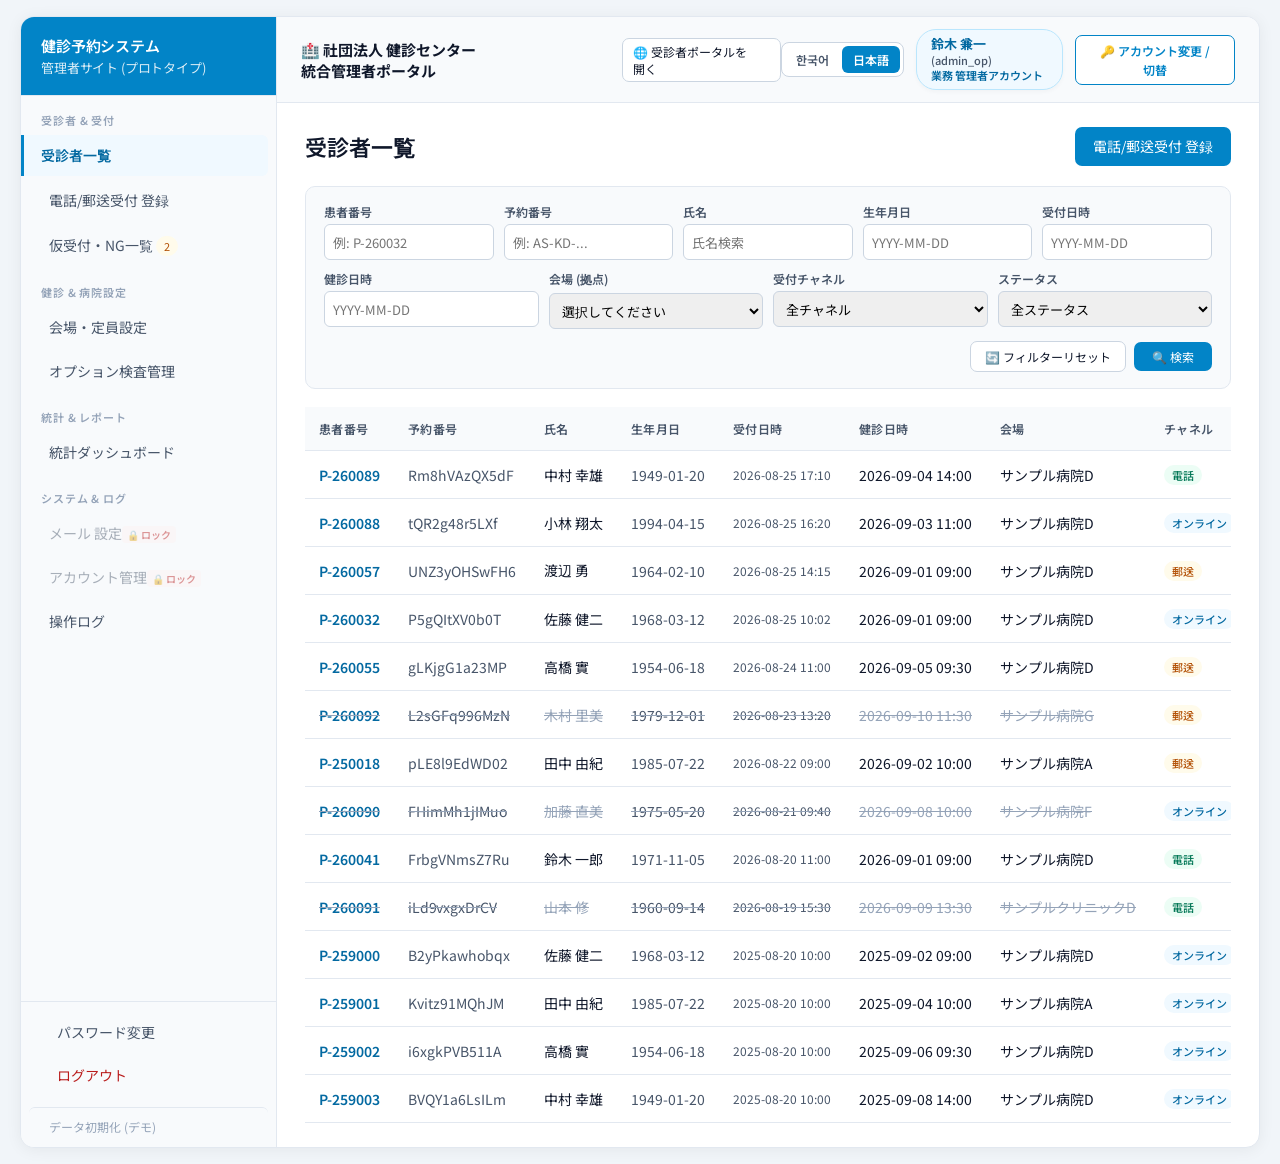
==== projects/hospital/mockup/admin-prototype-ja.html @ 9b1c7012 "ポートフォリオサイト 初回公開" ====
<!DOCTYPE html>
<html lang="ja">

<head>
  <meta charset="UTF-8">
  <title>健診センター 健診統合管理者システム (プロトタイプ)</title>
  <link rel="preconnect" href="https://fonts.googleapis.com">
  <link rel="preconnect" href="https://fonts.gstatic.com" crossorigin>
  <link href="https://fonts.googleapis.com/css2?family=Noto+Sans+KR:wght@300;400;500;600;700&display=swap" rel="stylesheet">
  <style>
    :root {
      --surface-2: #ffffff;
      --surface-1: #f8fafc;
      --border: #e2e8f0;
      --border-strong: #cbd5e1;
      --text-primary: #0f172a;
      --text-secondary: #475569;
      --text-muted: #94a3b8;
      --fill-accent: #0284c7;
      --fill-accent-hover: #0369a1;
      --on-accent: #ffffff;
      --bg-accent: #f0f9ff;
      --border-accent: #bae6fd;
      --text-accent: #0369a1;
      --bg-success: #ecfdf5;
      --text-success: #047857;
      --bg-warning: #fffbeb;
      --text-warning: #b45309;
      --bg-danger: #fef2f2;
      --text-danger: #b91c1c;
      --card-shadow: 0 4px 20px -2px rgba(15, 23, 42, 0.06);
    }

    * {
      box-sizing: border-box;
    }

    body {
      margin: 0;
      font-family: 'Noto Sans KR', -apple-system, BlinkMacSystemFont, "Segoe UI", Roboto, sans-serif;
      color: var(--text-primary);
      background: #f1f5f9;
      padding: 16px 20px;
      -webkit-font-smoothing: antialiased;
    }

    p {
      margin: 0;
    }

    button {
      font-family: inherit;
      cursor: pointer;
    }

    button:disabled {
      cursor: not-allowed;
      opacity: 0.45;
    }

    input,
    select,
    textarea {
      font-family: inherit;
    }

    table {
      border-collapse: collapse;
      width: 100%;
      font-size: 14px;
      white-space: nowrap;
    }

    th,
    td {
      padding: 12px 14px;
      text-align: left;
    }

    th {
      background: var(--surface-1);
      font-weight: 600;
      color: var(--text-secondary);
      font-size: 12px;
      text-transform: uppercase;
      letter-spacing: 0.03em;
    }

    tr {
      border-bottom: 0.5px solid var(--border);
    }

    tr:hover td {
      background: #f8fafc;
    }

    a.link {
      color: var(--text-accent);
      text-decoration: none;
      cursor: pointer;
    }

    a.link:hover {
      text-decoration: underline;
    }

    .navitem {
      padding: 10px 20px;
      font-size: 14px;
      color: var(--text-secondary);
      cursor: pointer;
      border-radius: 6px;
      margin: 2px 8px;
      transition: background 0.15s;
    }

    .navitem:hover {
      background: var(--bg-accent);
      color: var(--text-accent);
    }

    .navitem.active {
      background: var(--bg-accent);
      color: var(--text-accent);
      font-weight: 600;
      border-left: 3px solid var(--fill-accent);
      border-radius: 0 6px 6px 0;
      margin-left: 0;
      padding-left: 17px;
    }

    .navgroup {
      padding: 16px 14px 5px 20px;
      font-size: 11px;
      color: var(--text-muted);
      text-transform: uppercase;
      letter-spacing: 0.08em;
      font-weight: 600;
    }

    .badge {
      font-size: 11px;
      padding: 2px 8px;
      border-radius: 10px;
      white-space: nowrap;
      display: inline-block;
    }

    .status {
      font-size: 12px;
      padding: 3px 10px;
      border-radius: 12px;
      white-space: nowrap;
      display: inline-block;
    }

    .field label {
      display: block;
      font-size: 12px;
      color: var(--text-secondary);
      margin-bottom: 4px;
      font-weight: 500;
    }

    .field input,
    .field select {
      width: 100%;
      font-size: 14px;
      height: 36px;
      border: 1px solid var(--border-strong);
      border-radius: 6px;
      padding: 0 12px;
    }

    .field textarea {
      width: 100%;
      font-size: 13px;
      line-height: 1.6;
      border: 1px solid var(--border-strong);
      border-radius: 6px;
      padding: 10px;
      resize: vertical;
    }

    .btn {
      padding: 9px 18px;
      font-size: 14px;
      border: none;
      border-radius: 7px;
    }

    .btn-primary {
      background: var(--fill-accent);
      color: var(--on-accent);
    }

    .btn-outline {
      border: 1px solid var(--border-strong);
      background: var(--surface-2);
      color: var(--text-primary);
    }

    .btn-danger {
      background: var(--bg-danger);
      color: var(--text-danger);
      border: 1px solid #e3b4b4;
    }

    #mainContent {
      flex: 1;
      overflow-y: auto;
      padding: 24px 28px;
    }

    .langToggle {
      display: flex;
      align-items: center;
      gap: 2px;
      background: var(--surface-2);
      border: 1px solid var(--border-strong);
      border-radius: 8px;
      padding: 3px;
    }

    .langToggle a {
      padding: 5px 11px;
      font-size: 12px;
      font-weight: 600;
      border-radius: 6px;
      color: var(--text-secondary);
      text-decoration: none;
    }

    .langToggle a.active {
      background: var(--fill-accent);
      color: var(--on-accent);
    }
  </style>
<style>html:lang(ja) body{word-break:auto-phrase;line-break:strict}</style>
</head>

<body>

  <div
    style="display:flex; border:0.5px solid var(--border); border-radius:14px; overflow:hidden; min-height:calc(100vh - 32px); max-width:1500px; margin:0 auto; background:var(--surface-2); box-shadow:0 2px 16px rgba(0,0,0,0.06);">

    <!-- サイドバー -->
    <div
      style="width:256px; background:var(--surface-1); border-right:0.5px solid var(--border); flex-shrink:0; display:flex; flex-direction:column;">
      <div
        style="padding:18px 20px; font-size:15px; font-weight:600; border-bottom:0.5px solid var(--border); background:var(--fill-accent); color:var(--on-accent); letter-spacing:-0.01em;">
        健診予約システム<br><span style="font-size:13px; font-weight:400; opacity:0.85;">管理者サイト (プロトタイプ)</span>
      </div>

      <div class="navgroup">受診者 & 受付</div>
      <div class="navitem active" data-page="list" onclick="showPage('list')">受診者一覧</div>
      <div class="navitem" data-page="phone" id="nav-phone" onclick="showPage('phone')">電話/郵送受付 登録</div>
      <div class="navitem" data-page="ng" id="nav-ng" onclick="showPage('ng')">仮受付・NG一覧 <span id="ngCountBadge"
          class="badge" style="background:var(--bg-warning); color:var(--text-warning);"></span></div>

      <div class="navgroup" id="grp-hospital">健診 & 病院設定</div>
      <div class="navitem" data-page="capacity" id="nav-capacity" onclick="showPage('capacity')">会場・定員設定</div>
      <div class="navitem" data-page="options" id="nav-options" onclick="showPage('options')">オプション検査管理</div>

      <div class="navgroup" id="grp-stats">統計 & レポート</div>
      <div class="navitem" data-page="stats" id="nav-stats" onclick="showPage('stats')">統計ダッシュボード</div>

      <div class="navgroup" id="grp-system">システム & ログ</div>
      <div class="navitem" data-page="email-settings" id="nav-email-settings" onclick="showPage('email-settings')">メール
        設定</div>
      <div class="navitem" data-page="accounts" id="nav-accounts" onclick="showPage('accounts')">アカウント管理</div>
      <div class="navitem" data-page="audit-logs" id="nav-audit-logs" onclick="showPage('audit-logs')">操作ログ</div>

      <div style="flex:1;"></div>
      <div style="border-top:0.5px solid var(--border); padding:8px;">
        <div class="navitem" style="color:var(--text-secondary);" onclick="openChangePasswordModal()">パスワード変更</div>
        <div class="navitem" style="color:var(--text-danger);"
          onclick="if(confirm('ログアウトしますか?')){ alert('ログアウトしました。'); openLoginModal(); }">ログアウト</div>
      </div>
      <div class="navitem"
        style="border-top:0.5px solid var(--border); font-size:12px; color:var(--text-muted); cursor:default;"
        onclick="resetDemo()">データ初期化 (デモ)</div>
    </div>

    <!-- 右側メイン -->
    <div style="flex:1; display:flex; flex-direction:column; min-height:calc(100vh - 32px); overflow:hidden;">
      <!-- 上部 管理者プロフィール & アカウント切替バー -->
      <div
        style="background:var(--surface-1); border-bottom:1px solid var(--border); padding:12px 24px; display:flex; justify-content:space-between; align-items:center; flex-shrink:0;">
        <div style="display:flex; align-items:center; gap:12px;">
          <span style="font-size:15px; font-weight:700; color:var(--text-primary);">🏥 社団法人 健診センター 統合管理者ポータル</span>
          <a href="./main-prototype-ja.html" target="_blank" class="btn btn-outline" style="padding:4px 10px; font-size:12px; text-decoration:none;">🌐 受診者ポータルを開く</a>
        </div>

        <div style="display:flex; align-items:center; gap:12px;">
          <div class="langToggle">
            <a href="./admin-prototype.html">한국어</a>
            <a href="./admin-prototype-ja.html" class="active">日本語</a>
          </div>

          <div
            style="display:flex; align-items:center; gap:10px; background:var(--bg-accent); border:1px solid var(--border-accent); padding:6px 14px; border-radius:20px; box-shadow:0 2px 4px rgba(0,0,0,0.03);">
            <div>
              <div style="font-size:13px; font-weight:700; color:var(--text-accent); line-height:1.2;">
                <span id="loggedInUserNameTop">鈴木 兼一</span> <span
                  style="font-size:11px; font-weight:500; color:var(--text-secondary);"
                  id="loggedInUserUsernameTop">(admin_op)</span>
              </div>
              <div id="loggedInUserRoleBadgeTop" style="font-size:11px; font-weight:600; color:var(--text-accent);">業務
                管理者アカウント</div>
            </div>
          </div>

          <button class="btn btn-outline"
            style="padding:6px 12px; font-size:12px; font-weight:600; border-color:var(--fill-accent); color:var(--fill-accent); background:var(--surface-2);"
            onclick="openLoginModal()">
            🔑 アカウント変更 / 切替
          </button>
        </div>
      </div>

      <div id="mainContent">
        <div id="roleBanner"
          style="display:none; background:var(--bg-warning); color:var(--text-warning); border:1px solid #e3d3b4; border-radius:8px; padding:10px 14px; font-size:13px; margin-bottom:16px; line-height:1.5;">
        </div>

        <!-- PAGE: 受診者一覧 -->
        <div id="page-list">
          <div style="display:flex; justify-content:space-between; align-items:center; margin-bottom:20px;">
            <p style="font-size:22px; font-weight:600;">受診者一覧</p>
            <div style="display:flex; gap:8px;">
              <button class="btn btn-primary" onclick="showPage('phone')">電話/郵送受付 登録</button>
            </div>
          </div>

          <div style="background:var(--surface-1); border-radius:10px; padding:16px 18px; margin-bottom:18px; border:1px solid var(--border);">
            <div style="display:grid; grid-template-columns:repeat(5, 1fr); gap:10px; margin-bottom:10px;">
              <div class="field"><label style="font-size:12px; font-weight:600;">患者番号</label><input id="fltId" placeholder="例: P-260032" autocomplete="off" style="font-size:13px; padding:6px 8px;" onkeyup="if(event.key==='Enter') renderList()"></div>
              <div class="field"><label style="font-size:12px; font-weight:600;">予約番号</label><input id="fltResNo" placeholder="例: AS-KD-..." autocomplete="off" style="font-size:13px; padding:6px 8px;" onkeyup="if(event.key==='Enter') renderList()"></div>
              <div class="field"><label style="font-size:12px; font-weight:600;">氏名</label><input id="fltName" placeholder="氏名検索" autocomplete="off" style="font-size:13px; padding:6px 8px;" onkeyup="if(event.key==='Enter') renderList()"></div>
              <div class="field"><label style="font-size:12px; font-weight:600;">生年月日</label><input id="fltBirth" placeholder="YYYY-MM-DD" autocomplete="off" style="font-size:13px; padding:6px 8px;" onkeyup="if(event.key==='Enter') renderList()"></div>
              <div class="field"><label style="font-size:12px; font-weight:600;">受付日時</label><input id="fltCreated" placeholder="YYYY-MM-DD" autocomplete="off" style="font-size:13px; padding:6px 8px;" onkeyup="if(event.key==='Enter') renderList()" onchange="renderList()"></div>
            </div>
            <div style="display:grid; grid-template-columns:repeat(4, 1fr); gap:10px; margin-bottom:12px;">
              <div class="field"><label style="font-size:12px; font-weight:600;">健診日時</label><input id="fltDate" placeholder="YYYY-MM-DD" autocomplete="off" style="font-size:13px; padding:6px 8px;" onkeyup="if(event.key==='Enter') renderList()" onchange="renderList()"></div>
              <div class="field"><label style="font-size:12px; font-weight:600;">会場 (拠点)</label><select id="fltSite" style="font-size:13px; padding:6px 8px;" onchange="renderList()">
                  <option value="">全会場</option>
                </select></div>
              <div class="field"><label style="font-size:12px; font-weight:600;">受付チャネル</label><select id="fltChannel" style="font-size:13px; padding:6px 8px;" onchange="renderList()">
                  <option value="">全チャネル</option>
                  <option value="online">オンライン</option>
                  <option value="phone">電話</option>
                  <option value="mail">郵送</option>
                </select></div>
              <div class="field"><label style="font-size:12px; font-weight:600;">ステータス</label><select id="fltStatus" style="font-size:13px; padding:6px 8px;" onchange="renderList()">
                  <option value="">全ステータス</option>
                  <option value="예약완료">予約完了</option>
                  <option value="확인대기">確認待ち</option>
                  <option value="임시접수">仮受付</option>
                  <option value="취소">キャンセル</option>
                </select></div>
            </div>
            <div style="display:flex; gap:8px; align-items:center; justify-content:flex-end;">
              <button class="btn btn-outline" style="padding:6px 14px; font-size:12px;" onclick="resetListFilters()">🔄 フィルターリセット</button>
              <button class="btn btn-primary" style="padding:6px 18px; font-size:12px;" onclick="renderList()">🔍 検索</button>
            </div>
          </div>

          <div style="overflow-x:auto;">
            <table>
              <thead>
                <tr>
                  <th>患者番号</th>
                  <th>予約番号</th>
                  <th>氏名</th>
                  <th>生年月日</th>
                  <th>受付日時</th>
                  <th>健診日時</th>
                  <th>会場</th>
                  <th>チャネル</th>
                  <th>状態</th>
                </tr>
              </thead>
              <tbody id="listBody"></tbody>
            </table>
          </div>
        </div>

        <!-- PAGE: 受診者詳細 -->
        <div id="page-detail" style="display:none;"></div>

        <!-- PAGE: 電話/郵送受付 登録 (統合) -->
        <div id="page-phone" style="display:none;">
          <div style="display:flex; justify-content:space-between; align-items:center; margin-bottom:6px;">
            <p style="font-size:22px; font-weight:600; margin:0;" id="receptionTitle">電話/郵送受付 登録</p>
            <button class="btn btn-outline" style="font-size:13px; padding:6px 14px; background:var(--bg-accent); color:var(--text-accent); border-color:var(--border-accent);" onclick="fillReceptionDemo()">🧪 デモデータ自動入力</button>
          </div>
          <p style="font-size:13px; color:var(--text-secondary); margin-bottom:20px;" id="receptionDesc">受付方法を選択し、受診者情報を入力してください。受付方法に応じて、バリデーションおよび確定状況が自動的に分類されます。</p>
          
          <!-- 受付方法選択ラジオ -->
          <div class="field" style="width:100%; background:var(--surface-1); padding:16px 24px; border-radius:10px; border:1px solid var(--border); display:flex; align-items:center; gap:36px; margin-bottom:20px; box-shadow:0 1px 3px rgba(0,0,0,0.02);">
            <span style="font-weight:700; font-size:14px; color:var(--text-primary); flex-shrink:0;">受付方法選択 *</span>
            <label style="display:inline-flex; align-items:center; gap:8px; font-weight:600; margin:0; cursor:pointer; font-size:13px; white-space:nowrap;">
              <input type="radio" name="receptionChannel" value="phone" checked onchange="onReceptionChannelChange('phone')"> 電話受付 (即時確定)
            </label>
            <label style="display:inline-flex; align-items:center; gap:8px; font-weight:600; margin:0; cursor:pointer; font-size:13px; white-space:nowrap;">
              <input type="radio" name="receptionChannel" value="mail" onchange="onReceptionChannelChange('mail')"> 郵送受付 (不備時は仮受付)
            </label>
          </div>

          <!-- 2カラムメインレイアウト -->
          <div style="display:flex; gap:24px; align-items:flex-start; width:100%;">

            <!-- 左カラム: 受診者個人情報 & 予約日程 (3列グリッド) -->
            <div style="flex:1; background:var(--surface-1); padding:22px 24px; border-radius:12px; border:1px solid var(--border); box-shadow:0 1px 4px rgba(0,0,0,0.03);">
              <p style="font-weight:700; color:var(--text-primary); margin-bottom:16px; font-size:15px; border-bottom:1px solid var(--border); padding-bottom:10px;">📋 受診者個人情報及び健診日程</p>
              
              <div style="display:grid; grid-template-columns:repeat(3, 1fr); gap:14px 18px;">
                <div class="field"><label id="lbl-pName" style="font-size:12px; font-weight:600;">氏名 *</label><input id="pName" placeholder="佐藤 健二" style="font-size:13px; padding:7px 10px;"></div>
                <div class="field"><label id="lbl-pBirth" style="font-size:12px; font-weight:600;">生年月日 * (YYYY-MM-DD)</label><input id="pBirth" placeholder="1968-03-12" style="font-size:13px; padding:7px 10px;"></div>
                <div class="field"><label id="lbl-pGender" style="font-size:12px; font-weight:600;">性別 *</label><select id="pGender" style="font-size:13px; padding:7px 10px;">
                    <option value="">選択してください</option>
                    <option value="M">男性</option>
                    <option value="F">女性</option>
                  </select></div>

                <div class="field"><label id="lbl-pPhone" style="font-size:12px; font-weight:600;">連絡先 *</label><input id="pPhone" placeholder="090-1234-5678" style="font-size:13px; padding:7px 10px;"></div>
                <div class="field"><label id="lbl-pInsurance" style="font-size:12px; font-weight:600;">保険者番号/記号・番号 *</label><input id="pInsurance" placeholder="01234567-1234-567890" style="font-size:13px; padding:7px 10px;"></div>
                <div class="field"><label style="font-size:12px; font-weight:600;">メールアドレス</label><input id="pEmail" placeholder="example@mail.com" style="font-size:13px; padding:7px 10px;"></div>

                <div class="field">
                  <label id="lbl-pZip" style="font-size:12px; font-weight:600;">郵便番号 *</label>
                  <input id="pZip" placeholder="0700001" style="font-size:13px; padding:7px 10px;">
                </div>
                <div class="field"><label id="lbl-pAddrDetail" style="font-size:12px; font-weight:600;">番地 *</label><input id="pAddrDetail" placeholder="4条西4丁目 1-2" style="font-size:13px; padding:7px 10px;"></div>
                <div class="field"><label id="lbl-pAddress" style="font-size:12px; font-weight:600;">住所 *</label><input id="pAddress" placeholder="サンプル市 中央1丁目" style="font-size:13px; padding:7px 10px;"></div>

                <div class="field"><label id="lbl-pSite" style="font-size:12px; font-weight:600;">会場 *</label><select id="pSite" style="font-size:13px; padding:7px 10px;" onchange="onPhoneSiteChange()"><option value="">選択してください</option></select></div>
                <div class="field">
                  <label id="lbl-pDate" style="font-size:12px; font-weight:600;">選択した希望日 *</label>
                  <input id="pDateText" readonly placeholder="下のカレンダーから日付をクリック" style="font-size:13px; padding:7px 10px; font-weight:600; color:var(--text-accent); background:var(--surface-2);">
                  <input type="hidden" id="pDate" value="">
                </div>
                <div class="field"><label id="lbl-pTime" style="font-size:12px; font-weight:600;">健診希望時間帯 *</label><select id="pTime" style="font-size:13px; padding:7px 10px;"><option value="">選択してください</option></select></div>

                <!-- 日付選択カレンダーウィジェット -->
                <div class="field" style="grid-column: 1 / 4; margin-top: 6px;">
                  <label style="font-size:13px; font-weight:700; color:var(--text-primary); margin-bottom:8px; display:flex; justify-content:space-between; align-items:center;">
                    <span>📅 健診希望日選択 (カレンダーの日付をクリック)</span>
                    <span style="font-size:11px; font-weight:normal; color:var(--text-secondary);">○ 空きあり | △ 混雑 | × 締切</span>
                  </label>
                  <div style="background:var(--surface-2); border:1px solid var(--border-strong); border-radius:10px; padding:14px 16px;">
                    <div style="display:flex; justify-content:space-between; align-items:center; margin-bottom:12px;">
                      <button type="button" class="btn btn-outline" style="padding:3px 12px; font-size:12px;" onclick="changePhoneCalMonth(-1)">◀ 前月</button>
                      <span id="phoneCalTitle" style="font-size:15px; font-weight:700; color:var(--text-primary);">2026年 9月</span>
                      <button type="button" class="btn btn-outline" style="padding:3px 12px; font-size:12px;" onclick="changePhoneCalMonth(1)">翌月 ▶</button>
                    </div>
                    <div id="phoneCalGrid" style="display:grid; grid-template-columns:repeat(7, 1fr); gap:6px; text-align:center;"></div>
                  </div>
                </div>
              </div>
            </div>

            <!-- 右カラム: 検査コース及び追加検査(オプション)パネル -->
            <div style="width:400px; flex-shrink:0; background:var(--surface-1); padding:22px 24px; border-radius:12px; border:1px solid var(--border); box-shadow:0 1px 4px rgba(0,0,0,0.03);">
              <p style="font-weight:700; color:var(--text-accent); margin-bottom:16px; font-size:15px; border-bottom:1px solid var(--border); padding-bottom:10px;">🩺 コース及び追加検査選択</p>
              
              <div style="margin-bottom:20px;">
                <label style="display:block; margin-bottom:8px; color:var(--text-secondary); font-weight:600; font-size:13px;">基本コース選択</label>
                <select id="pCourseSelect" style="height:38px; font-size:13px; width:100%; border:1px solid var(--border-strong); border-radius:6px; padding:0 10px;">
                  <option value="기본 건강검진 (특정검진 포함)">基本健診(特定健診含む)</option>
                  <option value="유방암 특화 종합검진">乳がん特化総合健診</option>
                  <option value="대장내시경 정밀 패키지">大腸内視鏡精密パッケージ</option>
                </select>
              </div>

              <label style="display:block; margin-bottom:12px; color:var(--text-secondary); font-weight:600; font-size:13px;">追加検査選択 (複数選択可能)</label>
              <div style="display:grid; grid-template-columns:1fr; gap:12px; font-size:13px; background:var(--surface-2); padding:16px; border-radius:8px; border:1px solid var(--border);">
                <label style="font-weight:normal; display:flex; align-items:center; gap:10px; cursor:pointer;"><input type="checkbox" class="phoneOpt" value="gastro_scope"> 胃内視鏡検査追加</label>
                <label style="font-weight:normal; display:flex; align-items:center; gap:10px; cursor:pointer;"><input type="checkbox" class="phoneOpt" value="colon"> 大腸がん検診(便潜血)</label>
                <label style="font-weight:normal; display:flex; align-items:center; gap:10px; cursor:pointer;"><input type="checkbox" class="phoneOpt" value="cervical"> 子宮頸がん検査 (女性)</label>
                <label style="font-weight:normal; display:flex; align-items:center; gap:10px; cursor:pointer;"><input type="checkbox" class="phoneOpt" value="breast_mammo"> 乳がん検査 (女性)</label>
                <label style="font-weight:normal; display:flex; align-items:center; gap:10px; cursor:pointer;"><input type="checkbox" class="phoneOpt" value="prostate"> 前立腺がん検査 (男性)</label>
                <label style="font-weight:normal; display:flex; align-items:center; gap:10px; cursor:pointer;"><input type="checkbox" class="phoneOpt" value="abdominal_us"> 腹部超音波検査</label>
              </div>
            </div>

          </div>

          <!-- 下部 登録完了ボタン (右揃え) -->
          <div style="margin-top:24px; width:100%; display:flex; justify-content:flex-end;">
            <button class="btn btn-primary" style="padding:12px 40px; font-size:14px; font-weight:600; box-shadow:0 2px 6px rgba(0,0,0,0.1);" onclick="submitReception()">登録完了</button>
          </div>
        </div>

        <!-- PAGE: 仮受付・NG一覧 -->
        <div id="page-ng" style="display:none;">
          <p style="font-size:19px; font-weight:500; margin-bottom:4px;">仮受付・NG一覧</p>
          <p style="font-size:13px; color:var(--text-secondary); margin-bottom:16px;">必須項目が漏れている郵送受付件です。電話確認(最大3回)後、確定またはキャンセル処理を行ってください。</p>
          <div style="overflow-x:auto;">
            <table>
              <thead>
                <tr>
                  <th>受付日</th>
                  <th>氏名</th>
                  <th>生年月日</th>
                  <th>チャネル</th>
                  <th>不備項目</th>
                  <th>連絡回数</th>
                  <th>最終連絡日</th>
                </tr>
              </thead>
              <tbody id="ngBody"></tbody>
            </table>
            <p id="ngEmpty"
              style="display:none; text-align:center; padding:24px; font-size:13px; color:var(--text-muted);">不備(仮受付)件数がありません。</p>
          </div>
        </div>

        <!-- PAGE: 会場・定員設定 -->
        <div id="page-capacity" style="display:none;">
          <div style="display:flex; justify-content:space-between; align-items:center; margin-bottom:16px; flex-wrap:wrap; gap:12px;">
            <div>
              <p style="font-size:19px; font-weight:500; margin:0 0 4px;">会場・定員設定</p>
              <p style="font-size:13px; color:var(--text-secondary); margin:0;">希望の会場(病院)を選択して時間帯別の基本定員を一括設定したり、特定日の休診/臨時締切を管理します。</p>
            </div>
            <select id="capSiteSelect" style="font-size:14px; height:38px; padding:0 12px; border:1px solid var(--border-strong); border-radius:8px; min-width:240px; font-weight:500; background:var(--surface-1);"></select>
          </div>

          <!-- 1. 時間帯別基本定員設定 -->
          <div style="background:var(--surface-1); border-radius:12px; padding:20px; margin-bottom:24px; border:1px solid var(--border);">
            <div style="display:flex; justify-content:space-between; align-items:center; margin-bottom:14px;">
              <div>
                <p style="font-size:16px; font-weight:600; margin:0 0 2px;">時間帯別基本定員設定 <span style="font-size:12px; font-weight:400; color:var(--text-secondary);">(日付に関係なく全日程に一括反映されます)</span></p>
              </div>
              <button class="btn btn-primary" id="btnSaveBaseCap" onclick="saveSiteBaseCap()">基本定員を一括保存</button>
            </div>
            <div id="baseCapGrid" style="display:grid; grid-template-columns:repeat(6,1fr); gap:12px;"></div>
          </div>

          <!-- 1.5 日付別リアルタイム定員状況 -->
          <div style="background:var(--surface-2); border:1px solid var(--border); border-radius:12px; padding:20px; margin-bottom:24px;">
            <p style="font-size:16px; font-weight:600; margin:0 0 2px;">日付別リアルタイム定員状況</p>
            <p style="font-size:13px; color:var(--text-secondary); margin:0 0 14px;">上の「基本定員」は全日程に適用されるテンプレートです。ここでは日付を選んでその日の実際の予約数(used)/定員(total)を確認・個別調整します。</p>
            <div style="display:grid; grid-template-columns:280px 1fr; gap:24px;">
              <div>
                <div style="display:flex; justify-content:space-between; align-items:center; margin-bottom:8px;">
                  <button class="btn btn-outline" style="padding:5px 10px; font-size:12px;" onclick="capCalOffset--; renderCapCalendar();">‹</button>
                  <span id="capCalTitle" style="font-size:13px; font-weight:600;"></span>
                  <button class="btn btn-outline" style="padding:5px 10px; font-size:12px;" onclick="capCalOffset++; renderCapCalendar();">›</button>
                </div>
                <p style="font-size:11px; color:var(--text-secondary); margin:0 0 8px;">
                  <span style="color:var(--text-success);">○</span> 余裕あり
                  <span style="color:var(--text-warning);">△</span> 残りわずか
                  <span style="color:var(--text-danger);">×</span> 締切/満席
                </p>
                <div id="capCalGrid" style="display:grid; grid-template-columns:repeat(7,1fr); gap:4px; text-align:center;"></div>
              </div>
              <div>
                <div style="display:flex; justify-content:space-between; align-items:center; margin-bottom:10px; flex-wrap:wrap; gap:8px;">
                  <p id="capDateTitle" style="font-size:14px; font-weight:600; margin:0;">日付を選択してください</p>
                  <button class="btn btn-outline" id="btnViewDateReservations" style="padding:6px 12px; font-size:12px; display:none;" onclick="viewDateReservations()">この日の予約者を見る →</button>
                </div>
                <div id="capDateSlots" style="display:grid; grid-template-columns:repeat(3,1fr); gap:10px;"></div>
              </div>
            </div>
          </div>

          <!-- 2. 特定日の休診・締切設定 -->
          <div style="background:var(--surface-2); border:1px solid var(--border); border-radius:12px; padding:20px; margin-bottom:24px;">
            <p style="font-size:16px; font-weight:600; margin:0 0 4px;">特定日の休診 / 臨時締切設定</p>
            <p style="font-size:13px; color:var(--text-secondary); margin:0 0 16px;">公休や開院記念日などの特定日全体を臨時休診/締切処理します。</p>
            <div style="display:flex; gap:10px; align-items:center; max-width:640px; flex-wrap:wrap;">
              <input type="date" id="holidayDateInput" style="width:160px; font-size:14px; height:38px; border:1px solid var(--border-strong); border-radius:6px; padding:0 10px;">
              <input type="text" id="holidayReasonInput" placeholder="事由 (例: 開院記念日休診)" style="flex:1; min-width:180px; font-size:14px; height:38px; border:1px solid var(--border-strong); border-radius:6px; padding:0 10px;">
              <button class="btn btn-danger" style="padding:9px 16px;" onclick="applyHoliday(true)">当日全体を休診処理</button>
              <button class="btn btn-outline" style="padding:9px 16px;" onclick="applyHoliday(false)">締切解除</button>
            </div>
          </div>

          <!-- 3. 会場(病院)情報 / 緊急連絡先 -->
          <div style="background:var(--surface-1); border:1px solid var(--border); border-radius:12px; padding:20px;">
            <p style="font-size:16px; font-weight:600; margin:0 0 2px;">会場(病院)情報 &amp; 緊急連絡先</p>
            <p style="font-size:12px; color:var(--text-secondary); margin:0 0 16px;">選択した会場の代表連絡先および緊急時に連絡可能な担当者情報です。</p>
            <div id="siteInfoCard"></div>
          </div>
        </div>

        <!-- PAGE: オプション検査管理 -->
        <div id="page-options" style="display:none;">
          <div style="display:flex; justify-content:space-between; align-items:center; margin-bottom:16px;">
            <div>
              <p style="font-size:19px; font-weight:500; margin:0 0 4px;">オプション検査管理 (追加検査項目)</p>
              <p style="font-size:13px; color:var(--text-secondary); margin:0;">性別/年齢別の追加検査対象ルールおよび表示/非表示状態をその場で修正
                設定します。</p>
            </div>
          </div>

          <div style="overflow-x:auto;">
            <table>
              <thead>
                <tr>
                  <th>オプションコード</th>
                  <th>検査項目名</th>
                  <th>対象性別</th>
                  <th>年齢制限 (Target Rule)</th>
                  <th>表示状態</th>
                  <th>管理</th>
                </tr>
              </thead>
              <tbody id="optionsBody"></tbody>
            </table>
          </div>
        </div>

        <!-- PAGE: 統計ダッシュボード -->
        <div id="page-stats" style="display:none;">
          <div style="display:flex; justify-content:space-between; align-items:center; margin-bottom:16px; flex-wrap:wrap; gap:12px;">
            <div>
              <p style="font-size:19px; font-weight:500; margin:0 0 4px;">統計ダッシュボード</p>
              <p style="font-size:13px; color:var(--text-secondary); margin:0;">リアルタイム予約受付状況、チャネル別/会場別の分布、およびレポートExcelダウンロードを提供します。</p>
            </div>
            <div style="display:flex; gap:8px; flex-wrap:wrap;">
              <button class="btn btn-outline" onclick="exportTakExcel()">TAK連動用Excelダウンロード</button>
              <button class="btn btn-outline" onclick="exportWeeklyExcel()">週次レポートExcelダウンロード</button>
              <button class="btn btn-primary" onclick="exportCsvData()">全データCSVダウンロード</button>
            </div>
          </div>

          <!-- 統計専用検索およびフィルターバー -->
          <div style="background:var(--surface-1); border:1px solid var(--border); border-radius:10px; padding:14px 16px; margin-bottom:20px; display:flex; gap:12px; align-items:flex-end; flex-wrap:wrap;">
            <div class="field" style="margin:0; flex:1; min-width:140px;">
              <label style="font-size:12px; font-weight:600; color:var(--text-secondary); margin-bottom:4px; display:block;">会場(病院)フィルター</label>
              <select id="fltStatSite" onchange="renderStats()" style="width:100%; font-size:13px; padding:7px 10px; border:1px solid var(--border-strong); border-radius:6px; background:var(--surface-1); color:var(--text-primary);"></select>
            </div>
            <div class="field" style="margin:0; flex:1; min-width:130px;">
              <label style="font-size:12px; font-weight:600; color:var(--text-secondary); margin-bottom:4px; display:block;">受付チャネル</label>
              <select id="fltStatChannel" onchange="renderStats()" style="width:100%; font-size:13px; padding:7px 10px; border:1px solid var(--border-strong); border-radius:6px; background:var(--surface-1); color:var(--text-primary);">
                <option value="">すべてのチャネル</option>
                <option value="online">オンライン受付</option>
                <option value="mail">郵送受付</option>
                <option value="phone">電話受付</option>
              </select>
            </div>
            <div class="field" style="margin:0; flex:1; min-width:130px;">
              <label style="font-size:12px; font-weight:600; color:var(--text-secondary); margin-bottom:4px; display:block;">予約状態</label>
              <select id="fltStatStatus" onchange="renderStats()" style="width:100%; font-size:13px; padding:7px 10px; border:1px solid var(--border-strong); border-radius:6px; background:var(--surface-1); color:var(--text-primary);">
                <option value="">すべての状態</option>
                <option value="예약완료">予約完了</option>
                <option value="확인대기">確認待ち</option>
                <option value="임시접수">仮受付 (NG)</option>
                <option value="취소">予約キャンセル</option>
              </select>
            </div>
            <div class="field" style="margin:0; flex:1; min-width:140px;">
              <label style="font-size:12px; font-weight:600; color:var(--text-secondary); margin-bottom:4px; display:block;">希望日 (YYYY-MM-DD)</label>
              <input id="fltStatDate" type="date" onchange="renderStats()" style="width:100%; font-size:13px; padding:6px 10px; border:1px solid var(--border-strong); border-radius:6px; background:var(--surface-1); color:var(--text-primary);">
            </div>
            <button class="btn btn-outline" onclick="resetStatFilters()" style="padding:7px 14px; font-size:13px;">リセット</button>
          </div>

          <!-- KPIサマリーカード -->
          <div style="display:grid; grid-template-columns:repeat(4,1fr); gap:16px; margin-bottom:20px;">
            <div style="background:var(--surface-1); border:1px solid var(--border); border-radius:10px; padding:16px;">
              <p style="font-size:12px; color:var(--text-secondary); margin-bottom:4px;">総受付件数</p>
              <p id="statTotal" style="font-size:24px; font-weight:700; color:var(--text-primary); margin:0;">0件</p>
            </div>
            <div style="background:var(--surface-1); border:1px solid var(--border); border-radius:10px; padding:16px;">
              <p style="font-size:12px; color:var(--text-secondary); margin-bottom:4px;">予約確定完了</p>
              <p id="statConfirmed" style="font-size:24px; font-weight:700; color:var(--text-success); margin:0;">0件</p>
            </div>
            <div style="background:var(--surface-1); border:1px solid var(--border); border-radius:10px; padding:16px;">
              <p style="font-size:12px; color:var(--text-secondary); margin-bottom:4px;">仮受付 (NG/不備)</p>
              <p id="statNg" style="font-size:24px; font-weight:700; color:var(--text-warning); margin:0;">0件</p>
            </div>
            <div style="background:var(--surface-1); border:1px solid var(--border); border-radius:10px; padding:16px;">
              <p style="font-size:12px; color:var(--text-secondary); margin-bottom:4px;">オンライン受付比率</p>
              <p id="statOnlineRatio" style="font-size:24px; font-weight:700; color:var(--text-accent); margin:0;">0%</p>
            </div>
          </div>

          <div style="display:grid; grid-template-columns:1fr 1fr; gap:20px; margin-bottom:20px;">
            <!-- チャネル別比率 -->
            <div style="background:var(--surface-1); border:1px solid var(--border); border-radius:10px; padding:18px;">
              <p style="font-size:15px; font-weight:600; margin-bottom:14px;">受付チャネル別比率 (オンライン / 郵送 / 電話)</p>
              <div id="channelChart" style="display:flex; flex-direction:column; gap:12px;"></div>
            </div>

            <!-- オプション検査申込状況 -->
            <div style="background:var(--surface-1); border:1px solid var(--border); border-radius:10px; padding:18px;">
              <p style="font-size:15px; font-weight:600; margin-bottom:14px;">オプション検査(追加検査)申込状況</p>
              <div id="optionsChart" style="display:flex; flex-direction:column; gap:12px;"></div>
            </div>
          </div>

          <!-- 会場別統計 -->
          <div style="background:var(--surface-1); border:1px solid var(--border); border-radius:10px; padding:18px; margin-bottom:20px;">
            <p style="font-size:15px; font-weight:600; margin-bottom:12px;">会場(病院)別健診受付統計</p>
            <table>
              <thead>
                <tr><th>会場(病院)名</th><th>確定件数</th><th>仮受付件数</th><th>キャンセル件数</th><th>合計</th></tr>
              </thead>
              <tbody id="siteStatsBody"></tbody>
            </table>
          </div>

          <!-- 対象外年齢ログ -->
          <div style="background:var(--surface-1); border:1px solid var(--border); border-radius:10px; padding:18px;">
            <div style="display:flex; justify-content:space-between; align-items:center; margin-bottom:12px;">
              <div>
                <p style="font-size:15px; font-weight:600; margin:0 0 2px;">対象外年齢 (40~74歳範囲外) 申込者モニタリングログ</p>
                <p style="font-size:12px; color:var(--text-secondary); margin:0;">基本推奨年齢(40〜74歳)の範囲を外れてオンライン/電話で申し込んだ受診者の統計および個別管理ログです。</p>
              </div>
              <span id="outOfTargetCountBadge" class="badge" style="background:var(--bg-warning); color:var(--text-warning);">0件 検出</span>
            </div>
            <table>
              <thead>
                <tr><th>受付日</th><th>氏名</th><th>生年月日(満年齢)</th><th>区分(年齢事由)</th><th>受付チャネル</th><th>会場 / 日時</th><th>状態</th></tr>
              </thead>
              <tbody id="outOfTargetBody"></tbody>
            </table>
          </div>
        </div>

        <!-- PAGE: メール設定 -->
        <div id="page-email-settings" style="display:none;">
          <div style="display:flex; justify-content:space-between; align-items:center; margin-bottom:20px;">
            <div>
              <p style="font-size:22px; font-weight:600; margin:0 0 4px;">メール設定</p>
              <p style="font-size:13px; color:var(--text-secondary); margin:0;">予約案内メールのテンプレートを設定し、送信履歴を確認します。</p>
            </div>
            <button class="btn btn-primary" onclick="saveEmailSettings()">設定を保存</button>
          </div>

          <div style="background:var(--surface-1); border:1px solid var(--border); border-radius:10px; padding:20px; margin-bottom:20px;">
            <p style="font-size:15px; font-weight:600; margin-bottom:14px;">自動送信メールテンプレート編集</p>
            <div style="display:grid; grid-template-columns:1fr 1fr; gap:20px;">
              <div>
                <label style="display:block; font-size:12px; font-weight:500; margin-bottom:4px;">[1] 予約確定案内メール 件名および本文</label>
                <input id="tplConfirmSubject" value="[健診センター] 健診予約確定のご案内 ({resNo})" style="width:100%; font-size:13px; padding:6px; border:1px solid var(--border-strong); border-radius:6px; margin-bottom:6px;">
                <textarea id="tplConfirmBody" rows="6" style="width:100%; font-size:13px; padding:8px; border:1px solid var(--border-strong); border-radius:6px; font-family:inherit; resize:vertical;">{name}様,

健診予約が正常に完了しました。
- 予約番号: {resNo}
- 健診日時: {date} {time}
- 健診病院: {site}

[当日の持ち物]
健康保険証または資格確認書を必ずお持ちください。

以上、よろしくお願いいたします。</textarea>
              </div>
              <div>
                <label style="display:block; font-size:12px; font-weight:500; margin-bottom:4px;">[2] 検診前日リマインドメール 件名および本文 (D-1 12:00)</label>
                <input id="tplReminderSubject" value="[健診センター] 明日の健診日程のご案内 ({date})" style="width:100%; font-size:13px; padding:6px; border:1px solid var(--border-strong); border-radius:6px; margin-bottom:6px;">
                <textarea id="tplReminderBody" rows="6" style="width:100%; font-size:13px; padding:8px; border:1px solid var(--border-strong); border-radius:6px; font-family:inherit; resize:vertical;">{name}様,

明日({date} {time})、{site}にて健診が予定されています。

- 健診前日の夜9時以降は絶食してください(水を含め飲食禁止)
- 健康保険証を必ずお持ちください</textarea>
              </div>
            </div>
          </div>

          <div style="background:var(--surface-1); border:1px solid var(--border); border-radius:10px; padding:20px;">
            <p style="font-size:15px; font-weight:600; margin-bottom:14px;">送信履歴</p>
            <table>
              <thead><tr><th>日時</th><th>受信者</th><th>種類</th><th>件名 / 内容</th><th>モード</th><th>状態</th></tr></thead>
              <tbody id="noticeBody"></tbody>
            </table>
          </div>
        </div>

        <!-- PAGE: アカウント管理 -->
        <div id="page-accounts" style="display:none;">
          <div style="display:flex; justify-content:space-between; align-items:center; margin-bottom:6px;">
            <p style="font-size:19px; font-weight:600; margin:0;">アカウント管理 <span style="font-size:12px; font-weight:500; color:var(--text-accent); background:var(--bg-accent); padding:2px 8px; border-radius:10px;">システム管理者専用</span></p>
            <button class="btn btn-primary" onclick="openAccountModal()">新規アカウント登録</button>
          </div>
          <p style="font-size:13px; color:var(--text-secondary); margin-bottom:16px;">管理者アカウントを登録し、3階層の権限(システム管理者/業務管理者/一般スタッフ)および所属会場を設定します。</p>

          <!-- 3段階管理者権限構造案内カード -->
          <div style="display:grid; grid-template-columns:repeat(3, 1fr); gap:14px; margin-bottom:20px;">
            <div style="background:var(--surface-1); border:1px solid var(--border); border-radius:10px; padding:16px;">
              <div style="display:flex; justify-content:space-between; align-items:center; margin-bottom:8px;">
                <strong style="font-size:14px; color:var(--text-accent);">🛡️ 階層1: システム管理者</strong>
                <span style="font-size:11px; background:var(--bg-accent); color:var(--text-accent); padding:2px 6px; border-radius:6px; font-weight:600;">system_admin</span>
              </div>
              <p style="font-size:12px; color:var(--text-secondary); margin:0 0 10px; line-height:1.5;">社団法人 健診センター 統合最高管理権限</p>
              <ul style="font-size:12px; color:var(--text-primary); padding-left:16px; margin:0; line-height:1.6;">
                <li>全20会場の健診拠点制御および定員(Capacity)管理</li>
                <li>管理者アカウント発行・権限変更・状態切り替え</li>
                <li>メールテンプレートおよびSMTP設定管理</li>
                <li>全体統計ダッシュボードおよび操作ログ(Audit Trail)監視</li>
              </ul>
            </div>
            <div style="background:var(--surface-1); border:1px solid var(--border); border-radius:10px; padding:16px;">
              <div style="display:flex; justify-content:space-between; align-items:center; margin-bottom:8px;">
                <strong style="font-size:14px; color:var(--text-success);">📋 階層2: 業務管理者</strong>
                <span style="font-size:11px; background:var(--bg-success); color:var(--text-success); padding:2px 6px; border-radius:6px; font-weight:600;">operation_admin</span>
              </div>
              <p style="font-size:12px; color:var(--text-secondary); margin:0 0 10px; line-height:1.5;">健診センター実務運営および予約調整権한</p>
              <ul style="font-size:12px; color:var(--text-primary); padding-left:16px; margin:0; line-height:1.6;">
                <li>受診者予約情報の確認・変更・キャンセル処理</li>
                <li>不備項目(仮受付/NG)書類補完および確定処理</li>
                <li>電話/郵送受付の受診者新規登録</li>
                <li>電話連絡履歴(最大3回)および管理者メモ記録</li>
              </ul>
            </div>
            <div style="background:var(--surface-1); border:1px solid var(--border); border-radius:10px; padding:16px;">
              <div style="display:flex; justify-content:space-between; align-items:center; margin-bottom:8px;">
                <strong style="font-size:14px; color:var(--text-secondary);">👤 階層3: 一般スタッフ</strong>
                <span style="font-size:11px; background:var(--surface-2); color:var(--text-muted); padding:2px 6px; border-radius:6px; font-weight:600;">general_staff</span>
              </div>
              <p style="font-size:12px; color:var(--text-secondary); margin:0 0 10px; line-height:1.5;">窓口・コールセンター受診者応対権限</p>
              <ul style="font-size:12px; color:var(--text-primary); padding-left:16px; margin:0; line-height:1.6;">
                <li>受診者予約一覧検索および詳細情報閲覧</li>
                <li>電話/窓口予約受付の登録補助</li>
                <li>通話内容メモおよび受診者メモ記録</li>
                <li><span style="color:var(--text-danger); font-size:11px;">※ システム設定、定員・アカウント変更権限制限</span></li>
              </ul>
            </div>
          </div>

          <!-- アカウント管理検索およびフィルターバー -->
          <div style="background:var(--surface-1); border:1px solid var(--border); border-radius:10px; padding:14px 16px; margin-bottom:16px; display:flex; gap:12px; align-items:flex-end; flex-wrap:wrap;">
            <div class="field" style="margin:0; flex:1; min-width:140px;">
              <label style="font-size:12px; font-weight:600; color:var(--text-secondary); margin-bottom:4px; display:block;">権限階層フィルター</label>
              <select id="fltAccRole" onchange="renderAccounts()" style="width:100%; font-size:13px; padding:7px 10px; border:1px solid var(--border-strong); border-radius:6px; background:var(--surface-1); color:var(--text-primary);">
                <option value="">すべての権限</option>
                <option value="system_admin">システム管理者</option>
                <option value="operation_admin">業務管理者</option>
                <option value="general_staff">一般スタッフ</option>
              </select>
            </div>
            <div class="field" style="margin:0; flex:1; min-width:140px;">
              <label style="font-size:12px; font-weight:600; color:var(--text-secondary); margin-bottom:4px; display:block;">所属会場フィルター</label>
              <select id="fltAccSite" onchange="renderAccounts()" style="width:100%; font-size:13px; padding:7px 10px; border:1px solid var(--border-strong); border-radius:6px; background:var(--surface-1); color:var(--text-primary);"></select>
            </div>
            <div class="field" style="margin:0; flex:1; min-width:110px;">
              <label style="font-size:12px; font-weight:600; color:var(--text-secondary); margin-bottom:4px; display:block;">アカウント状態</label>
              <select id="fltAccStatus" onchange="renderAccounts()" style="width:100%; font-size:13px; padding:7px 10px; border:1px solid var(--border-strong); border-radius:6px; background:var(--surface-1); color:var(--text-primary);">
                <option value="">すべての状態</option>
                <option value="활성">有効 (活性)</option>
                <option value="비활성">無効 (非活性)</option>
              </select>
            </div>
            <div class="field" style="margin:0; flex:1; min-width:150px;">
              <label style="font-size:12px; font-weight:600; color:var(--text-secondary); margin-bottom:4px; display:block;">ID / 氏名検索</label>
              <input id="fltAccKeyword" placeholder="アカウントIDまたは氏名検索" onkeyup="renderAccounts()" style="width:100%; font-size:13px; padding:6px 10px; border:1px solid var(--border-strong); border-radius:6px; background:var(--surface-1); color:var(--text-primary);">
            </div>
            <button class="btn btn-outline" onclick="resetAccFilters()" style="padding:7px 14px; font-size:13px;">リセット</button>
          </div>

          <table>
            <thead>
              <tr><th>アカウントID</th><th>氏名</th><th>所属会場</th><th>権限階層</th><th>状態</th><th>登録日時</th><th>管理</th></tr>
            </thead>
            <tbody id="accountsBody"></tbody>
          </table>
        </div>

        <!-- PAGE: 操作ログ -->
        <div id="page-audit-logs" style="display:none;">
          <p style="font-size:19px; font-weight:500; margin-bottom:4px;">管理者操作ログ (Audit Trail)</p>
          <p style="font-size:13px; color:var(--text-secondary); margin-bottom:16px;">予約変更、定員修正、郵送/電話受付、通話履歴およびアカウント登録など、すべての管理者操作記録を確認します。</p>

          <div style="background:var(--surface-1); border:1px solid var(--border); border-radius:10px; padding:14px 16px; margin-bottom:16px; display:flex; gap:12px; align-items:flex-end; flex-wrap:wrap;">
            <div class="field" style="margin:0; flex:1; min-width:140px;">
              <label style="font-size:12px; font-weight:600; color:var(--text-secondary); margin-bottom:4px; display:block;">操作区分フィルター</label>
              <select id="fltLogAction" onchange="renderAuditLogs()" style="width:100%; font-size:13px; padding:7px 10px; border:1px solid var(--border-strong); border-radius:6px; background:var(--surface-1); color:var(--text-primary);">
                <option value="">すべての操作</option>
                <option value="예약 등록">予約登録</option>
                <option value="예약 취소">予約キャンセル</option>
                <option value="정원 변경">定員変更</option>
                <option value="통화 이력">電話連絡履歴</option>
                <option value="계정 등록">アカウント登録</option>
              </select>
            </div>
            <div class="field" style="margin:0; flex:1; min-width:130px;">
              <label style="font-size:12px; font-weight:600; color:var(--text-secondary); margin-bottom:4px; display:block;">権限階層フィルター</label>
              <select id="fltLogRole" onchange="renderAuditLogs()" style="width:100%; font-size:13px; padding:7px 10px; border:1px solid var(--border-strong); border-radius:6px; background:var(--surface-1); color:var(--text-primary);">
                <option value="">すべての権限</option>
                <option value="system_admin">システム管理者</option>
                <option value="operation_admin">業務管理者</option>
                <option value="general_staff">一般スタッフ</option>
              </select>
            </div>
            <div class="field" style="margin:0; flex:1; min-width:140px;">
              <label style="font-size:12px; font-weight:600; color:var(--text-secondary); margin-bottom:4px; display:block;">担当者検索</label>
              <input id="fltLogUser" placeholder="担当者名 / ID" onkeyup="renderAuditLogs()" style="width:100%; font-size:13px; padding:6px 10px; border:1px solid var(--border-strong); border-radius:6px; background:var(--surface-1); color:var(--text-primary);">
            </div>
            <div class="field" style="margin:0; flex:1; min-width:140px;">
              <label style="font-size:12px; font-weight:600; color:var(--text-secondary); margin-bottom:4px; display:block;">操作対象検索</label>
              <input id="fltLogTarget" placeholder="受診者ID / 会場名など" onkeyup="renderAuditLogs()" style="width:100%; font-size:13px; padding:6px 10px; border:1px solid var(--border-strong); border-radius:6px; background:var(--surface-1); color:var(--text-primary);">
            </div>
            <button class="btn btn-outline" onclick="resetLogFilters()" style="padding:7px 14px; font-size:13px;">リセット</button>
          </div>

          <table>
            <thead>
              <tr><th>日時</th><th>担当者 (権限)</th><th>操作区分</th><th>対象</th><th>詳細内容</th></tr>
            </thead>
            <tbody id="auditLogsBody"></tbody>
          </table>
        </div>

      </div>
    </div>
  </div>

  <!-- パスワード変更モーダル -->
  <div id="changePwModalOverlay" style="display:none; position:fixed; inset:0; background:rgba(20,20,18,0.45); align-items:center; justify-content:center; z-index:100;">
    <div style="background:var(--surface-2); border-radius:12px; width:380px; max-width:92vw; padding:22px 24px; box-shadow:0 12px 40px rgba(0,0,0,0.25);">
      <p style="font-size:16px; font-weight:600; margin-bottom:16px;">パスワード変更</p>
      <div class="field" style="margin-bottom:12px;"><label>現在のパスワード</label><input id="pwOld" type="password" placeholder="現在のパスワードを入力"></div>
      <div class="field" style="margin-bottom:12px;"><label>新しいパスワード</label><input id="pwNew" type="password" placeholder="8文字以上"></div>
      <div class="field" style="margin-bottom:16px;"><label>新しいパスワード (確認)</label><input id="pwNewConfirm" type="password" placeholder="同じものを入力"></div>
      <div id="pwModalError" style="display:none; color:var(--text-danger); font-size:13px; margin-bottom:10px;"></div>
      <div style="display:flex; justify-content:flex-end; gap:8px;">
        <button class="btn btn-outline" onclick="el('changePwModalOverlay').style.display='none'">キャンセル</button>
        <button class="btn btn-primary" onclick="alert('パスワードが正常に変更されました。'); el('changePwModalOverlay').style.display='none';">保存</button>
      </div>
    </div>
  </div>

  <!-- アカウント登録モーダル -->
  <div id="accountModalOverlay" style="display:none; position:fixed; inset:0; background:rgba(20,20,18,0.45); align-items:center; justify-content:center; z-index:100;">
    <div style="background:var(--surface-2); border-radius:12px; width:420px; max-width:92vw; padding:22px 24px; box-shadow:0 12px 40px rgba(0,0,0,0.25);">
      <p style="font-size:16px; font-weight:600; margin-bottom:16px;">新規アカウント登録</p>
      <div class="field" style="margin-bottom:12px;"><label>アカウントID *</label><input id="accModalUsername" placeholder="半角英数字"></div>
      <div class="field" style="margin-bottom:12px;"><label>氏名 *</label><input id="accModalName" placeholder="担当者名"></div>
      <div class="field" style="margin-bottom:12px;"><label>権限</label><select id="accModalRole"><option value="operation_admin">業務管理者</option><option value="system_admin">システム管理者</option><option value="general_staff">一般スタッフ</option></select></div>
      <div class="field" style="margin-bottom:16px;"><label>所属会場</label><select id="accModalSite"></select></div>
      <div id="accModalError" style="display:none; color:var(--text-danger); font-size:13px; margin-bottom:10px;"></div>
      <div style="display:flex; justify-content:flex-end; gap:8px;">
        <button class="btn btn-outline" onclick="closeAccountModal()">キャンセル</button>
        <button class="btn btn-primary" onclick="submitAccountModal()">登録</button>
      </div>
    </div>
  </div>

  <!-- メール送信モーダル -->
  <div id="emailModalOverlay" style="display:none; position:fixed; inset:0; background:rgba(20,20,18,0.45); align-items:center; justify-content:center; z-index:100;">
    <div style="background:var(--surface-2); border-radius:12px; width:540px; max-width:92vw; max-height:86vh; overflow:auto; padding:22px 24px; box-shadow:0 12px 40px rgba(0,0,0,0.25);">
      <p id="emailModalTitle" style="font-size:16px; font-weight:500; margin-bottom:4px;">メール送信</p>
      <p style="font-size:12px; color:var(--text-muted); margin-bottom:16px;">送信前に受信者、メールアドレス、内容をご確認・修正の上、送信してください。</p>
      <div class="field" style="margin-bottom:12px;"><label>受信者氏名</label><input id="emailModalTo" readonly style="background:var(--surface-1); color:var(--text-secondary);"></div>
      <div class="field" style="margin-bottom:12px;"><label>件名</label><input id="emailModalSubject"></div>
      <div class="field" style="margin-bottom:12px;"><label>メールアドレス (修正可能) *</label><input id="emailModalEmail" type="email" placeholder="example@mail.com"></div>
      <div class="field" style="margin-bottom:16px;"><label>本文</label><textarea id="emailModalBody" rows="10"></textarea></div>
      <div id="emailModalError" style="display:none; color:var(--text-danger); font-size:13px; margin-bottom:10px;"></div>
      <div style="display:flex; justify-content:flex-end; gap:8px;">
        <button class="btn btn-outline" onclick="closeEmailModal()">キャンセル</button>
        <button class="btn btn-primary" onclick="sendEmailModal()">送信</button>
      </div>
    </div>
  </div>

  <!-- 管理者ログインポップアップモーダル -->
  <div id="loginModalOverlay"
    style="display:none; position:fixed; top:0; left:0; width:100%; height:100%; background:rgba(0,0,0,0.5); backdrop-filter:blur(4px); z-index:9999; align-items:center; justify-content:center;">
    <div
      style="background:var(--surface-1); border:1px solid var(--border); border-radius:14px; width:440px; padding:28px; box-shadow:0 20px 40px rgba(0,0,0,0.2);">
      <div style="text-align:center; margin-bottom:20px;">
        <p style="font-size:18px; font-weight:700; color:var(--text-primary); margin:0 0 4px;">管理者ログイン (Admin Auth)</p>
        <p style="font-size:12px; color:var(--text-secondary); margin:0;">接続するデモアカウントを選択するか、ユーザーIDを入力してログインしてください。</p>
      </div>

      <div
        style="background:var(--surface-2); border:1px solid var(--border); border-radius:8px; padding:12px; margin-bottom:16px;">
        <p style="font-size:11px; font-weight:600; color:var(--text-secondary); margin:0 0 8px;">デモアカウント即時選択 (Quick Login):</p>
        <div style="display:flex; flex-direction:column; gap:6px;">
          <button class="btn btn-outline" style="justify-content:flex-start; font-size:12px; padding:6px 10px;"
            onclick="quickLogin('admin_sys', '山田 太郎', 'システム管理者')"><strong>山田 太郎</strong> (システム管理者 · admin_sys)</button>
          <button class="btn btn-outline" style="justify-content:flex-start; font-size:12px; padding:6px 10px;"
            onclick="quickLogin('admin_op', '鈴木 兼一', '業務管理者')"><strong>鈴木 兼一</strong> (業務管理者 · admin_op)</button>
          <button class="btn btn-outline" style="justify-content:flex-start; font-size:12px; padding:6px 10px;"
            onclick="quickLogin('staff_01', '高橋 花子', '一般スタッフ')"><strong>高橋 花子</strong> (一般スタッフ · staff_01)</button>
        </div>
      </div>

      <div style="margin-bottom:12px;">
        <label style="display:block; font-size:12px; font-weight:600; margin-bottom:4px;">ユーザーID</label>
        <input type="text" id="loginUsername" value="admin_op"
          style="width:100%; font-size:13px; padding:8px 10px; border:1px solid var(--border-strong); border-radius:6px;">
      </div>
      <div style="margin-bottom:20px;">
        <label style="display:block; font-size:12px; font-weight:600; margin-bottom:4px;">パスワード</label>
        <input type="password" id="loginPassword" value="password123"
          style="width:100%; font-size:13px; padding:8px 10px; border:1px solid var(--border-strong); border-radius:6px;">
      </div>

      <div style="display:flex; gap:8px;">
        <button class="btn btn-outline" style="padding:10px;" onclick="closeLoginModal()">閉じる</button>
        <button class="btn btn-primary" style="flex:1; padding:10px;" onclick="submitLogin()">ログイン</button>
      </div>
    </div>
  </div>

  <script src="./demo-shared-data.js"></script>
  <script>
    var currentUser = { username: "admin_op", name: "鈴木 兼一", role: "operation_admin" };

    var JA_STATUS_MAP = { '예약완료': '予約完了', '확인대기': '確認待ち', '임시접수': '仮受付', '취소': 'キャンセル' };
    function jaStatus(s){ return JA_STATUS_MAP[s] || s || '-'; }

    var JA_COURSE_MAP = {
      '기본 건강검진 (특정검진 포함)': '基本健診(特定健診含む)',
      '유방암 특화 종합검진': '乳がん特化総合健診',
      '대장내시경 정밀 패키지': '大腸内視鏡精密パッケージ',
    };
    function jaCourse(c){ return JA_COURSE_MAP[c] || c || '-'; }

    var JP_FIELD_LABELS = {
      name: '氏名', gender: '性別', birth: '生年月日', phone: '電話番号(携帯または固定)',
      insuranceNo: '保険者番号/記号・番号', zipcode: '郵便番号', address: '住所', addressDetail: '番地',
      site: '希望検診会場', date: '希望検診日', time: '希望検診時間',
    };

    var JP_OPTION_LABELS = {
      gastro_scope: '胃内視鏡検査追加', gastro_barium: '胃X線(バリウム)検査追加', colon: '大腸がん検診(便潜血)検査追加',
      abdominal_us: '腹部超音波検査追加', breast_mammo: '乳がん検診(マンモグラフィ)追加 (女性)', breast_us: '乳腺超音波検査追加 (女性)',
      cervical: '子宮頸がん検査追加 (女性)', bone_density: '骨密度検査追加 (女性)', prostate: '前立腺がん(PSA)検査追加 (男性)',
      tumor_marker: '腫瘍マーカー(がんマーカー)検査追加', fundus: '眼底検査追加', hepatitis: 'B型・C型肝炎ウイルス検査追加',
    };

    var JA_FREE_TEXT_MAP = {
      '희망 시간대 정원 마감 — 유선으로 재조율 필요': '希望時間帯が定員締切 — 電話での再調整が必要',
    };
    function jaFreeText(s){ return JA_FREE_TEXT_MAP[s] || s; }

    function jaSite(s){ return (!s || s === '전체' || s === '전체 거점' || s === '전체거점' || s === '전체') ? '全拠点' : s; }

    function jaPersonName(name){
      if (!name) return name;
      return name
        .replace('(시스템 관리자)', '(システム管理者)')
        .replace('(업무 관리자)', '(業務管理者)')
        .replace('(일반 스태프)', '(一般スタッフ)')
        .replace(/^관리자$/, '管理者');
    }

    var JA_AUDIT_ACTION_MAP = {
      '예약 등록': '予約登録', '예약 취소': '予約キャンセル', '정원 변경': '定員変更', '정원 수정': '定員変更',
      '통화 이력': '電話連絡履歴', '통화 이력 기록': '電話連絡履歴', '계정 등록': 'アカウント登録',
      '휴진/마감 설정': '休診/締切設定', '기타': 'その他',
    };
    function jaAuditAction(a){ return JA_AUDIT_ACTION_MAP[a] || a; }

    var JA_AUDIT_TEXT_PAIRS = [
      ['시간대별 기본 정원 변경 일괄 적용 완료', '時間帯別基本定員の変更を一括適用しました'],
      ['시간대별 기본정원', '時間帯別基本定員'],
      ['온라인 신청 접수 및 정원 차감', 'オンライン申込み受付および定員減算'],
      ['휴진/전체마감', '休診/全体締切'],
      ['마감 해제', '締切解除'],
      ['권한: ', '権限: '],
      [', 소속: ', '、所属: '],
      ['1차 전화통화 시도 (부재중)', '1回目の電話連絡試行(不在)'],
    ];
    function jaAuditText(s){
      if (!s) return s;
      var out = s;
      JA_AUDIT_TEXT_PAIRS.forEach(function(pair){ out = out.split(pair[0]).join(pair[1]); });
      return out;
    }
    

    function el(id) { return document.getElementById(id); }

    window.addEventListener('DOMContentLoaded', async function () {
      await DemoDB.init();
      fillDropdowns();
      renderPhoneCalendar();
      showPage('list');

      if (el('pZip')) el('pZip').addEventListener('keyup', function () { searchAddressByZip(this.value, 'pAddress'); });
      if (el('mZip')) el('mZip').addEventListener('keyup', function () { searchAddressByZip(this.value, 'mAddress'); });
    });

    function openLoginModal() { el('loginModalOverlay').style.display = 'flex'; }
    function closeLoginModal() { el('loginModalOverlay').style.display = 'none'; }
    function openChangePasswordModal() { el('changePwModalOverlay').style.display = 'flex'; }

    function quickLogin(un, name, roleName) {
      currentUser.username = un;
      currentUser.name = name;
      el('loggedInUserNameTop').textContent = name;
      el('loggedInUserUsernameTop').textContent = '(' + un + ')';
      el('loggedInUserRoleBadgeTop').textContent = roleName;
      closeLoginModal();
      alert(name + '様 (' + roleName + ') としてログインしました。');
    }

    function submitLogin() {
      var un = el('loginUsername').value.trim();
      quickLogin(un, un, '業務管理者');
    }

    function resetDemo() {
      if (confirm('デモデータを初期状態に戻しますか?')) {
        location.reload();
      }
    }

    function fillDropdowns() {
      ['pSite', 'fltSite', 'fltStatSite', 'fltAccSite'].forEach(function (id) {
        var select = el(id);
        if (!select) return;
        var defaultLabel = (id === 'fltStatSite' || id === 'fltAccSite') ? 'すべての会場' : '選択してください';
        select.innerHTML = '<option value="">' + defaultLabel + '</option>';
        DemoDB.SITES.forEach(function (s) {
          var o = document.createElement('option');
          o.value = s; o.textContent = s;
          select.appendChild(o);
        });
      });
    }

    function resetStatFilters() {
      if (el('fltStatSite')) el('fltStatSite').value = '';
      if (el('fltStatChannel')) el('fltStatChannel').value = '';
      if (el('fltStatStatus')) el('fltStatStatus').value = '';
      if (el('fltStatDate')) el('fltStatDate').value = '';
      renderStats();
    }

    function resetAccFilters() {
      if (el('fltAccRole')) el('fltAccRole').value = '';
      if (el('fltAccSite')) el('fltAccSite').value = '';
      if (el('fltAccStatus')) el('fltAccStatus').value = '';
      if (el('fltAccKeyword')) el('fltAccKeyword').value = '';
      renderAccounts();
    }

    function resetLogFilters() {
      if (el('fltLogAction')) el('fltLogAction').value = '';
      if (el('fltLogRole')) el('fltLogRole').value = '';
      if (el('fltLogUser')) el('fltLogUser').value = '';
      if (el('fltLogTarget')) el('fltLogTarget').value = '';
      renderAuditLogs();
    }

    // ---------- 会場/日付/時間帯 共通select入力 (リアルタイム定員反映) ----------
    function fillSiteSelect(selectEl, includeBlank) {
      if (!selectEl) return;
      selectEl.innerHTML = includeBlank ? '<option value="">選択してください</option>' : '';
      DemoDB.SITES.forEach(function (s) {
        var o = document.createElement('option');
        o.value = s; o.textContent = s;
        selectEl.appendChild(o);
      });
    }

    function fillDateSelect(selectEl, includeBlank) {
      if (!selectEl) return;
      selectEl.innerHTML = includeBlank ? '<option value="">選択してください</option>' : '';
      var y = DemoDB.SEED_YEAR, m = DemoDB.SEED_MONTH;
      var dim = new Date(y, m, 0).getDate();
      for (var day = 1; day <= dim; day++) {
        var dateISO = y + '-' + DemoDB.pad(m) + '-' + DemoDB.pad(day);
        var o = document.createElement('option');
        o.value = dateISO; o.textContent = dateISO;
        selectEl.appendChild(o);
      }
    }

    async function fillTimeSelect(selectEl, site, date, includeBlank) {
      if (!selectEl) return;
      selectEl.innerHTML = includeBlank ? '<option value="">選択してください</option>' : '';
      if (!site || !date) return;
      var capacityGrid = await DemoDB.getCapacityGrid(site);
      var slots = capacityGrid[date] || {};
      DemoDB.TIMES.forEach(function (t) {
        var slot = slots[t] || { total: 0, used: 0, closed: true, remaining: 0 };
        var unavailable = slot.closed || slot.remaining <= 0;
        var statusLabel = unavailable ? '満席' : (slot.remaining >= 5 ? '空きあり ' + slot.remaining + '名' : '残りわずか ' + slot.remaining + '名');
        var o = document.createElement('option');
        o.value = t;
        o.textContent = t + ' (' + statusLabel + ')';
        if (unavailable) o.disabled = true;
        selectEl.appendChild(o);
      });
    }

    async function searchAddressByZip(zipcode, targetAddrId) {
      if (!zipcode) return;
      var cleanZip = zipcode.replace(/[^0-9]/g, '');
      if (cleanZip.length === 7) {
        var addr = DemoDB.lookupZipcode(cleanZip);
        if (addr && el(targetAddrId)) {
          el(targetAddrId).value = addr;
          return;
        }
        try {
          var res = await fetch('https://zipcloud.ibsnet.co.jp/api/search?zipcode=' + cleanZip);
          var data = await res.json();
          if (data.results && data.results[0]) {
            var r = data.results[0];
            el(targetAddrId).value = r.address1 + ' ' + r.address2 + ' ' + r.address3;
          }
        } catch (e) { console.error('郵便番号の自動入力エラー:', e); }
      }
    }

    function triggerZipSearch(zipInputId, addrInputId) {
      var zipVal = el(zipInputId).value.trim();
      if (!zipVal) {
        alert('郵便番号を入力してください。');
        return;
      }
      var addr = DemoDB.lookupZipcode(zipVal);
      if (addr) {
        el(addrInputId).value = addr;
        alert('郵便番号 (' + zipVal + ') の住所を自動的に見つけました:\n' + addr);
      } else {
        alert('郵便番号7桁を入力すると自動住所検索が完了します。');
      }
    }

    function showPage(name) {
      var role = (currentUser && currentUser.role) ? currentUser.role : 'operation_admin';
      var isSys = (role === 'system_admin');
      var isOp = (role === 'operation_admin' || role === 'system_admin');

      if ((name === 'email-settings' || name === 'accounts') && !isSys) {
        alert('🔒 [階層1: システム管理者] 専用権限ページです。\n現在のログインアカウント: ' + (currentUser.name || '') + ' (' + roleNameJA(role) + ')');
        return;
      }
      if ((name === 'capacity' || name === 'options' || name === 'audit-logs') && !isOp) {
        alert('🔒 [階層2: 業務管理者以上] 権限必要ページです。\n現在のログインアカウント: ' + (currentUser.name || '') + ' (' + roleNameJA(role) + ')');
        return;
      }

      currentActivePage = name;
      document.querySelectorAll('.navitem').forEach(function (item) {
        if (item.dataset.page === name) item.classList.add('active');
        else item.classList.remove('active');
      });
      ['list', 'detail', 'phone', 'ng', 'capacity', 'options', 'stats', 'email-settings', 'accounts', 'audit-logs'].forEach(function (p) {
        if (el('page-' + p)) el('page-' + p).style.display = (p === name) ? 'block' : 'none';
      });
      if (name === 'list') renderList();
      if (name === 'ng') renderNG();
      if (name === 'capacity') renderCapacity();
      if (name === 'options') renderOptions();
      if (name === 'stats') renderStats();
      if (name === 'accounts') renderAccounts();
      if (name === 'audit-logs') renderAuditLogs();
      if (name === 'email-settings') renderNotice();
      updateNgBadge();
      applyRolePermissions();
    }

    function statusBadge(status) {
      if (status === '예약완료') return '<span class="status" style="background:var(--bg-success); color:var(--text-success); padding:3px 8px; border-radius:12px; font-size:12px; font-weight:600;">' + jaStatus(status) + '</span>';
      if (status === '확인대기') return '<span class="status" style="background:var(--bg-warning); color:var(--text-warning); padding:3px 8px; border-radius:12px; font-size:12px; font-weight:600;">' + jaStatus(status) + '</span>';
      if (status === '임시접수') return '<span class="status" style="background:var(--bg-danger); color:var(--text-danger); padding:3px 8px; border-radius:12px; font-size:12px; font-weight:600;">' + jaStatus(status) + '</span>';
      return '<span class="status" style="background:var(--surface-1); color:var(--text-muted); padding:3px 8px; border-radius:12px; font-size:12px;">' + DemoDB.escapeHtml(jaStatus(status)) + '</span>';
    }

    function statusStyle(status) {
      if (status === '예약완료') return 'background:var(--bg-success); color:var(--text-success);';
      if (status === '확인대기') return 'background:var(--bg-warning); color:var(--text-warning);';
      if (status === '임시접수') return 'background:var(--bg-danger); color:var(--text-danger);';
      return 'background:var(--surface-1); color:var(--text-muted);';
    }


    function channelBadge(channel) {
      var label = channel === 'online' ? 'オンライン' : channel === 'phone' ? '電話' : '郵送';
      var style = channel === 'online' ? 'background:var(--bg-accent); color:var(--text-accent);' : (channel === 'phone' ? 'background:var(--bg-success); color:var(--text-success);' : 'background:var(--bg-warning); color:var(--text-warning);');
      return '<span class="badge" style="padding:2px 8px; border-radius:10px; font-size:11px; font-weight:500; ' + style + '">' + label + '</span>';
    }

    async function updateNgBadge() {

      var rows = await DemoDB.listReservations({ status: ['임시접수'] });
      if (el('ngCountBadge')) el('ngCountBadge').textContent = rows.length > 0 ? rows.length : '';
    }

    function formatDateShort(isoStr) {
      if (!isoStr) return '-';
      var s = String(isoStr).replace('T', ' ');
      if (s.length > 16) s = s.substring(0, 16);
      return s;
    }

    function applyRolePermissions() {
      var role = currentUser.role || 'operation_admin';
      var isSys = (role === 'system_admin');
      var isOp = (role === 'operation_admin' || role === 'system_admin');

      var menuCapacity = document.querySelector('[onclick*="showPage(\'capacity\')"]');
      var menuOptions = document.querySelector('[onclick*="showPage(\'options\')"]');
      var menuEmail = document.querySelector('[onclick*="showPage(\'email-settings\')"]');
      var menuAccounts = document.querySelector('[onclick*="showPage(\'accounts\')"]');
      var menuAudit = document.querySelector('[onclick*="showPage(\'audit-logs\')"]');

      function setMenuState(menuEl, isAllowed, reqLabel) {
        if (!menuEl) return;
        var existingBadge = menuEl.querySelector('.role-lock-badge');
        if (isAllowed) {
          menuEl.style.opacity = '1';
          menuEl.title = '';
          if (existingBadge) existingBadge.remove();
        } else {
          menuEl.style.opacity = '0.45';
          menuEl.title = '🔒 ' + reqLabel + ' 権限が必要です';
          if (!existingBadge) {
            var span = document.createElement('span');
            span.className = 'role-lock-badge';
            span.style.cssText = 'font-size:10px; background:var(--bg-danger); color:var(--text-danger); padding:1px 5px; border-radius:4px; margin-left:auto; font-weight:600;';
            span.textContent = '🔒 ロック';
            menuEl.appendChild(span);
          }
        }
      }

      setMenuState(menuCapacity, isOp, '業務管理者以上');
      setMenuState(menuOptions, isOp, '業務管理者以上');
      setMenuState(menuAudit, isOp, '業務管理者以上');
      setMenuState(menuEmail, isSys, 'システム管理者');
      setMenuState(menuAccounts, isSys, 'システム管理者');
    }

    function infoBlock(label, value) {
      return '<div><p style="font-size:12px; color:var(--text-secondary); margin-bottom:4px;">' + label + '</p><p style="font-size:15px;">' + DemoDB.escapeHtml(value) + '</p></div>';
    }

    function defaultConfirmBody(r) {
      return (jaPersonName(r.name) || '') + '様,\n\n健診のご予約が確定しました。以下の内容をご確認ください。\n\n- 予約番号: ' + (r.resNo || '-') + '\n- 検診コース: ' + (r.course || '-') + '\n- 会場: ' + (jaSite(r.site) || r.site || '-') + '\n- 日時: ' + (r.date || '-') + ' ' + (r.time || '') + '\n\nご不明な点は担当者までお問い合わせください。\nありがとうございました。';
    }

    async function renderList() {
      var fltId = el('fltId') ? el('fltId').value.trim() : '';
      var fltResNo = el('fltResNo') ? el('fltResNo').value.trim() : '';
      var fltName = el('fltName') ? el('fltName').value.trim() : '';
      var fltBirth = el('fltBirth') ? el('fltBirth').value.trim() : '';
      var fltCreated = el('fltCreated') ? el('fltCreated').value.trim() : '';
      var fltDate = el('fltDate') ? el('fltDate').value.trim() : '';
      var fltChannel = el('fltChannel') ? el('fltChannel').value : '';
      var fltSite = el('fltSite') ? el('fltSite').value : '';
      var fltStatus = el('fltStatus') ? el('fltStatus').value : '';

      var filter = {};
      if (fltId) filter.id = fltId;
      if (fltResNo) filter.resNo = fltResNo;
      if (fltName) filter.name = fltName;
      if (fltBirth) filter.birth = fltBirth;
      if (fltCreated) filter.created = fltCreated;
      if (fltDate) filter.date = fltDate;
      if (fltChannel) filter.channel = fltChannel;
      if (fltSite) filter.site = fltSite;
      if (fltStatus) filter.status_val = fltStatus;

      var rows = await DemoDB.listReservations(filter);

      if (rows && rows.length) {
        rows = rows.filter(function (r) {
          if (fltId && !(r.id || '').toLowerCase().includes(fltId.toLowerCase())) return false;
          if (fltResNo && !(r.resNo || '').toLowerCase().includes(fltResNo.toLowerCase())) return false;
          if (fltName && !(r.name || '').includes(fltName)) return false;
          if (fltBirth && !(r.birth || '').includes(fltBirth)) return false;
          if (fltCreated && !(r.createdAt || '').includes(fltCreated)) return false;
          if (fltDate && !(r.date || '').includes(fltDate)) return false;
          if (fltChannel && r.channel !== fltChannel) return false;
          if (fltSite && r.site !== fltSite) return false;
          if (fltStatus && r.status !== fltStatus) return false;
          return true;
        });
      }

      var body = el('listBody'); body.innerHTML = '';
      if (!rows || rows.length === 0) {
        body.innerHTML = '<tr><td colspan="9" style="text-align:center; padding:24px; color:var(--text-muted);">条件に合う受診者データがありません。</td></tr>';
        return;
      }

      rows.forEach(function (r) {
        var tr = document.createElement('tr');
        tr.style.cursor = 'pointer';
        tr.onclick = function () { showDetail(r.id); };
        if (r.status === '취소') {
          tr.style.textDecoration = 'line-through';
          tr.style.color = 'var(--text-muted)';
        }
        tr.innerHTML =
          '<td style="font-weight:600; color:var(--text-accent);"><a class="link">' + DemoDB.escapeHtml(r.id) + '</a></td>' +
          '<td style="color:var(--text-secondary);">' + DemoDB.escapeHtml(r.resNo) + '</td>' +
          '<td>' + DemoDB.escapeHtml(jaPersonName(r.name) || '(未記載)') + '</td>' +
          '<td style="color:var(--text-secondary);">' + DemoDB.escapeHtml(r.birth || '-') + '</td>' +
          '<td style="color:var(--text-secondary); font-size:12px; white-space:nowrap;">' + DemoDB.escapeHtml(formatDateShort(r.createdAt)) + '</td>' +
          '<td>' + (r.date ? DemoDB.escapeHtml(r.date + ' ' + (r.time || '')) : '-') + '</td>' +
          '<td>' + DemoDB.escapeHtml(jaSite(r.site) || r.site || '-') + '</td>' +
          '<td>' + channelBadge(r.channel) + '</td>' +
          '<td>' + statusBadge(r.status) + '</td>';
        body.appendChild(tr);
      });
    }

    function resetListFilters() {
      ['fltId', 'fltResNo', 'fltName', 'fltBirth', 'fltCreated', 'fltDate', 'fltSite', 'fltChannel', 'fltStatus'].forEach(function (id) {
        if (el(id)) el(id).value = '';
      });
      renderList();
    }

    async function showDetail(id, isEditMode, isMemoEditMode) {
      currentDetailId = id;
      var got = await DemoDB.getReservation(id);
      if (!got) { showPage('list'); return; }
      var r = got.record;
      var history = got.history;

      var missingKeys = DemoDB.REQUIRED_FIELDS.filter(function (k) { return !r[k]; });
      var hasMissing = (missingKeys && missingKeys.length > 0) || (r.missingFields && r.missingFields.length > 0);

      var html = '';
      html += '<div style="display:flex; align-items:center; gap:10px; margin-bottom:20px;">';
      html += '<button class="btn btn-outline" style="padding:6px 10px; font-size:13px;" onclick="showPage(\'list\')">← 一覧に戻る</button>';
      html += '<span style="font-size:14px; color:var(--text-secondary);">受診者一覧 &gt;</span>';
      html += '<span style="font-size:15px; font-weight:500;">' + DemoDB.escapeHtml(r.name || '(未記載)') + '</span>';
      html += '<span class="status" style="' + statusStyle(r.status) + '">' + DemoDB.escapeHtml(jaStatus(r.status)) + '</span>';
      html += '</div>';

      // 1. 受診者情報エリア (統合カード - 不備項目は黄色枠線で強調)
      var cardBorder = (r.status === '임시접수' || hasMissing)
        ? 'border:2px solid #eab308; background:var(--surface-1); box-shadow:0 2px 8px rgba(234,179,8,0.15);'
        : 'border:1px solid var(--border); background:var(--surface-2);';

      html += '<div style="position:relative; border-radius:12px; padding:22px; margin-bottom:20px; ' + cardBorder + '">';

      if (r.status === '임시접수' || hasMissing) {
        var missingLabelList = (missingKeys || []).map(function (k) { return JP_FIELD_LABELS[k] || k; }).concat(r.missingFields || []);
        var missingText = missingLabelList.length ? missingLabelList.join(', ') : '必須項目の確認が必要です';
        html += '<div style="background:#fefce8; border:1px solid #fde047; color:#854d0e; padding:10px 14px; border-radius:8px; margin-bottom:16px; font-size:13px; font-weight:600; display:flex; align-items:center; justify-content:space-between; flex-wrap:wrap; gap:8px;">';
        html += '<span>⚠️ 受診者情報に不備があります。(不備項目: <span style="text-decoration:underline;">' + DemoDB.escapeHtml(missingText) + '</span>)</span>';
        html += '<span style="font-size:12px; font-weight:400; color:#a16207;">[受診者情報修正] ボタンを押して黄色の項目を補完してください。</span>';
        html += '</div>';
      }

      if (isEditMode) {
        var getFieldStyle = function (key) {
          var isMissing = (missingKeys && missingKeys.indexOf(key) !== -1) || (r.missingFields && r.missingFields.indexOf(key) !== -1);
          return isMissing
            ? 'border:2px solid #eab308; background:#fffde7; padding:8px 12px; border-radius:8px; font-weight:600;'
            : 'border:1px solid var(--border-strong); background:var(--surface-1); padding:8px 12px; border-radius:8px;';
        };

        html += '<div style="display:grid; grid-template-columns:1.3fr 1fr; gap:20px; align-items:start; margin-bottom:16px;">';
        
        // LEFT CARD: 📋 受診者基本情報および健診日程
        html += '<div style="background:var(--surface-2); border:1px solid var(--border); border-radius:14px; padding:20px; box-shadow:0 2px 8px rgba(0,0,0,0.03);">';
        html += '<div style="display:flex; justify-content:space-between; align-items:center; margin-bottom:14px; border-bottom:1px solid var(--border); padding-bottom:10px;">';
        html += '<h3 style="font-size:15px; font-weight:700; color:var(--text-primary); margin:0; display:flex; align-items:center; gap:6px;">📋 受診者基本情報および健診日程</h3>';
        html += '<span style="font-size:12px; color:var(--text-muted);">(🟡 黄色枠線: 不備/必須入力項目)</span>';
        html += '</div>';

        html += '<div style="display:grid; grid-template-columns:1fr 1fr 1fr; gap:12px 14px; margin-bottom:14px;">';
        html += '<div class="field" style="' + getFieldStyle('name') + '"><label style="font-size:12px; font-weight:600; color:var(--text-secondary); margin-bottom:4px; display:block;">氏名 *</label><input id="editName" value="' + DemoDB.escapeHtml(r.name || '') + '" placeholder="例) 佐藤 健二" style="width:100%; font-size:14px; padding:6px 8px; border:1px solid var(--border-strong); border-radius:6px; background:var(--surface-1);"></div>';
        html += '<div class="field" style="' + getFieldStyle('birth') + '"><label style="font-size:12px; font-weight:600; color:var(--text-secondary); margin-bottom:4px; display:block;">生年月日 * (YYYY-MM-DD)</label><input id="editBirth" value="' + DemoDB.escapeHtml(r.birth || '') + '" placeholder="1968-03-12" style="width:100%; font-size:14px; padding:6px 8px; border:1px solid var(--border-strong); border-radius:6px; background:var(--surface-1);"></div>';
        html += '<div class="field" style="' + getFieldStyle('gender') + '"><label style="font-size:12px; font-weight:600; color:var(--text-secondary); margin-bottom:4px; display:block;">性別 *</label><select id="editGender" style="width:100%; font-size:14px; padding:6px 8px; border:1px solid var(--border-strong); border-radius:6px; background:var(--surface-1);"><option value="">選択してください</option><option value="M"' + (r.gender === 'M' ? ' selected' : '') + '>男性</option><option value="F"' + (r.gender === 'F' ? ' selected' : '') + '>女性</option></select></div>';

        html += '<div class="field" style="' + getFieldStyle('phone') + '"><label style="font-size:12px; font-weight:600; color:var(--text-secondary); margin-bottom:4px; display:block;">連絡先 *</label><input id="editPhone" value="' + DemoDB.escapeHtml(r.phone || '') + '" placeholder="090-1234-5678" style="width:100%; font-size:14px; padding:6px 8px; border:1px solid var(--border-strong); border-radius:6px; background:var(--surface-1);"></div>';
        html += '<div class="field" style="' + getFieldStyle('insuranceNo') + '"><label style="font-size:12px; font-weight:600; color:var(--text-secondary); margin-bottom:4px; display:block;">保険者番号/記号・番号 *</label><input id="editInsurance" value="' + DemoDB.escapeHtml(r.insuranceNo || '') + '" placeholder="01234567-1234-567890" style="width:100%; font-size:14px; padding:6px 8px; border:1px solid var(--border-strong); border-radius:6px; background:var(--surface-1);"></div>';
        html += '<div class="field" style="' + getFieldStyle('email') + '"><label style="font-size:12px; font-weight:600; color:var(--text-secondary); margin-bottom:4px; display:block;">メールアドレス</label><input id="editEmail" value="' + DemoDB.escapeHtml(r.email || '') + '" placeholder="example@mail.com" style="width:100%; font-size:14px; padding:6px 8px; border:1px solid var(--border-strong); border-radius:6px; background:var(--surface-1);"></div>';

        html += '<div class="field" style="' + getFieldStyle('zipcode') + '"><label style="font-size:12px; font-weight:600; color:var(--text-secondary); margin-bottom:4px; display:block;">郵便番号 *</label><input id="editZip" value="' + DemoDB.escapeHtml(r.zipcode || '') + '" placeholder="0700001" style="width:100%; font-size:14px; padding:6px 8px; border:1px solid var(--border-strong); border-radius:6px; background:var(--surface-1);"></div>';
        html += '<div class="field" style="' + getFieldStyle('addressDetail') + '"><label style="font-size:12px; font-weight:600; color:var(--text-secondary); margin-bottom:4px; display:block;">番地 *</label><input id="editAddrDetail" value="' + DemoDB.escapeHtml(r.addressDetail || '') + '" placeholder="4条西4丁目 1-2" style="width:100%; font-size:14px; padding:6px 8px; border:1px solid var(--border-strong); border-radius:6px; background:var(--surface-1);"></div>';
        html += '<div class="field" style="' + getFieldStyle('address') + '"><label style="font-size:12px; font-weight:600; color:var(--text-secondary); margin-bottom:4px; display:block;">住所 *</label><input id="editAddress" value="' + DemoDB.escapeHtml(r.address || '') + '" placeholder="サンプル市 中央2丁目" style="width:100%; font-size:14px; padding:6px 8px; border:1px solid var(--border-strong); border-radius:6px; background:var(--surface-1);"></div>';

        html += '<div class="field" style="' + getFieldStyle('site') + '"><label style="font-size:12px; font-weight:600; color:var(--text-secondary); margin-bottom:4px; display:block;">会場 *</label><select id="editSite" style="width:100%; font-size:14px; padding:6px 8px; border:1px solid var(--border-strong); border-radius:6px; background:var(--surface-1);"><option value="">選択してください</option></select></div>';
        html += '<div class="field" style="' + getFieldStyle('date') + '"><label style="font-size:12px; font-weight:600; color:var(--text-secondary); margin-bottom:4px; display:block;">選択された希望日付 *</label><select id="editDate" style="width:100%; font-size:14px; padding:6px 8px; border:1px solid var(--border-strong); border-radius:6px; background:var(--surface-1);"><option value="">選択してください</option></select></div>';
        html += '<div class="field" style="' + getFieldStyle('time') + '"><label style="font-size:12px; font-weight:600; color:var(--text-secondary); margin-bottom:4px; display:block;">健診希望時間帯 *</label><select id="editTime" style="width:100%; font-size:14px; padding:6px 8px; border:1px solid var(--border-strong); border-radius:6px; background:var(--surface-1);"><option value="">選択してください</option></select></div>';
        html += '</div>';
        html += '</div>';

        // RIGHT CARD: 🩺 検査コースおよびオプション選択
        html += '<div style="background:var(--surface-2); border:1px solid var(--border); border-radius:14px; padding:20px; box-shadow:0 2px 8px rgba(0,0,0,0.03);">';
        html += '<div style="margin-bottom:14px; border-bottom:1px solid var(--border); padding-bottom:10px;">';
        html += '<h3 style="font-size:15px; font-weight:700; color:var(--text-primary); margin:0; display:flex; align-items:center; gap:6px;">🩺 検査コースおよびオプション選択</h3>';
        html += '</div>';

        html += '<div style="margin-bottom:16px;">';
        html += '<label style="font-size:12px; font-weight:600; color:var(--text-secondary); margin-bottom:6px; display:block;">基本コース選択</label>';
        html += '<select id="editCourse" style="width:100%; font-size:14px; padding:8px 10px; border:1px solid var(--border-strong); border-radius:6px; background:var(--surface-1); font-weight:600; color:var(--text-primary);"><option value="기본 건강검진 (특정검진 포함)">基本健診 (特定健診含む)</option></select>';
        html += '</div>';

        html += '<div>';
        html += '<label style="font-size:12px; font-weight:600; color:var(--text-secondary); margin-bottom:8px; display:block;">追加検査選択 (複数選択可能)</label>';
        html += '<div id="editOptionsContainer" style="background:var(--surface-1); border:1px solid var(--border-strong); border-radius:8px; padding:12px 14px; display:flex; flex-direction:column; gap:8px; max-height:240px; overflow-y:auto;"></div>';
        html += '</div>';
        html += '</div>';

        html += '</div>'; // End 2-card grid

        html += '<div id="editConfirmError" style="display:none; color:var(--text-danger); font-size:13px; margin-bottom:10px; font-weight:600;"></div>';
        html += '<div style="display:flex; justify-content:flex-end; gap:10px; flex-wrap:wrap;">';
        html += '<button class="btn btn-outline" onclick="showDetail(\'' + r.id + '\', false)">キャンセル</button>';
        if (r.status === '임시접수') {
          html += '<button class="btn btn-primary" style="background:#0284c7; color:#fff;" onclick="submitEditAndConfirm(\'' + r.id + '\')">修正および確定処理</button>';
        }
        html += '<button class="btn btn-primary" onclick="submitEditDetail(\'' + r.id + '\')">修正完了</button>';
        html += '</div>';
      } else {
        var makeBlock = function (label, val, key) {
          var isMissing = (missingKeys && missingKeys.indexOf(key) !== -1) || (r.missingFields && r.missingFields.indexOf(key) !== -1);
          var containerStyle = isMissing
            ? 'border:2px solid #eab308; background:#fffbe6; padding:8px 12px; border-radius:8px;'
            : '';
          var badgeHtml = isMissing
            ? '<span style="background:#fef08a; color:#854d0e; font-size:11px; font-weight:700; padding:2px 6px; border-radius:4px; margin-left:6px;">⚠️ 不備</span>'
            : '';
          var valHtml = (isMissing && (!val || val === '-'))
            ? '<span style="color:#d97706; font-weight:700; font-style:italic;">未記入 (要修正)</span>'
            : DemoDB.escapeHtml(val || '-');
          return '<div style="' + containerStyle + '"><p style="font-size:12px; color:var(--text-secondary); margin-bottom:4px;">' + label + badgeHtml + '</p><p style="font-size:15px; font-weight:' + (isMissing ? '600' : '400') + ';">' + valHtml + '</p></div>';
        };

        html += '<div style="display:flex; justify-content:space-between; align-items:center; margin-bottom:14px; flex-wrap:wrap; gap:10px;">';
        html += '<span style="font-size:16px; font-weight:700; color:var(--text-primary);">受診者情報</span>';
        html += '<div style="display:flex; gap:8px; flex-wrap:wrap;">';
        if (r.status === '임시접수') {
          html += '<button class="btn btn-primary" onclick="confirmNg(\'' + r.id + '\')">確定処理</button>';
          html += '<button class="btn btn-danger" onclick="cancelReservationUI(\'' + r.id + '\')">受付キャンセル</button>';
        } else if (r.status === '예약완료' || r.status === '확인대기') {
          html += '<button class="btn btn-outline" onclick="resendMail(\'' + r.id + '\')">確認メール再送信</button>';
          html += '<button class="btn btn-danger" onclick="cancelReservationUI(\'' + r.id + '\')">予約キャンセル (定員復旧)</button>';
        }
        html += '<button class="btn btn-outline" style="padding:4px 10px; font-size:12px;" onclick="showDetail(\'' + r.id + '\', true)">受診者情報修正</button>';
        html += '</div>';
        html += '</div>';

        html += '<div style="display:grid; grid-template-columns:1fr 1fr; gap:16px 20px; line-height:1.8;">';
        html += makeBlock('患者番号', r.id, 'id') + makeBlock('予約番号', r.resNo, 'resNo');
        html += makeBlock('生年月日', r.birth ? (r.birth + ' (満' + DemoDB.calcAge(r.birth) + '歳)') : '', 'birth') + makeBlock('性別', r.gender === 'F' ? '女性' : r.gender === 'M' ? '男性' : '', 'gender');
        html += makeBlock('連絡先', r.phone, 'phone') + makeBlock('メールアドレス', r.email, 'email');
        html += makeBlock('保険者番号/記号・番号', r.insuranceNo, 'insuranceNo') + makeBlock('郵便番号', r.zipcode, 'zipcode');
        html += makeBlock('住所', r.address ? (r.address + (r.addressDetail ? ' ' + r.addressDetail : '')) : '', 'address') + makeBlock('受付チャネル', r.channel === 'online' ? 'オンライン' : r.channel === 'phone' ? '電話' : '郵送', 'channel');
        html += makeBlock('会場/日時', r.site ? (jaSite(r.site) + ' · ' + (r.date ? r.date + ' ' + r.time : '')) : '', 'site') + makeBlock('追加検査', (r.options && r.options.length) ? r.options.map(function(o){ return JP_OPTION_LABELS[o] || o; }).join(', ') : '-', 'options');
        html += '</div>';
      }
      html += '</div>';

      // 2. 特記事項エリア (すべての患者で利用可能)
      var memoAuthorInfo = r.memoAuthor ? (' <span style="font-size:12px; font-weight:400; color:var(--text-muted);">[記録者: ' + DemoDB.escapeHtml(jaPersonName(r.memoAuthor)) + (r.memoUpdatedAt ? ' · ' + DemoDB.escapeHtml(r.memoUpdatedAt) : '') + ']</span>') : '';
      html += '<div style="background:var(--surface-1); border:1px solid var(--border); border-radius:12px; padding:18px 20px; margin-bottom:20px;">';
      html += '<div style="display:flex; justify-content:space-between; align-items:center; margin-bottom:10px;">';
      html += '<div><span style="font-weight:700; font-size:14px; color:var(--text-primary);">📝 特記事項</span>' + memoAuthorInfo + '</div>';
      if (!isMemoEditMode) {
        html += '<button class="btn btn-outline" style="padding:4px 10px; font-size:12px; font-weight:500;" onclick="showDetail(\'' + r.id + '\', false, true)">修正</button>';
      }
      html += '</div>';
      if (isMemoEditMode) {
        html += '<textarea id="editMemoText" rows="3" style="width:100%; font-size:13px; padding:10px; border:1px solid var(--border-strong); border-radius:8px; resize:vertical; font-family:inherit; margin-bottom:10px; background:var(--surface-1); color:var(--text-primary);" placeholder="妊娠の有無、手術歴、特記事項などを記録してください。(記録者が自動記録されます)">' + DemoDB.escapeHtml(r.memo || '') + '</textarea>';
        html += '<div style="display:flex; gap:8px;">';
        html += '<button class="btn btn-primary" style="padding:6px 12px; font-size:13px;" onclick="submitMemo(\'' + r.id + '\')">保存</button>';
        html += '<button class="btn btn-outline" style="padding:6px 12px; font-size:13px;" onclick="showDetail(\'' + r.id + '\', false, false)">キャンセル</button>';
        html += '</div>';
      } else {
        var memoVal = r.memo ? DemoDB.escapeHtml(jaFreeText(r.memo)).replace(/\n/g, '<br>') : '<span style="color:var(--text-muted); font-style:italic;">登録された特記事項がありません。</span>';
        html += '<div style="font-size:13px; line-height:1.6; color:var(--text-secondary); background:var(--surface-2); border:1px solid var(--border-strong); border-radius:8px; padding:12px 14px; min-height:50px;">' + memoVal + '</div>';
      }
      html += '</div>';

      // 3. 電話連絡履歴エリア (すべての患者で利用可能)
      html += '<div style="background:var(--surface-1); border:1px solid var(--border); border-radius:12px; padding:18px 20px; margin-bottom:20px;">';
      html += '<p style="font-size:14px; font-weight:700; color:var(--text-primary); margin:0 0 12px;">📞 電話連絡履歴 (最大3回)</p>';
      (r.callLogs || []).forEach(function (c) {
        var authorTag = c.by ? (' <span style="color:var(--text-accent); font-weight:600;">[記録者: ' + DemoDB.escapeHtml(jaPersonName(c.by)) + ']</span>') : '';
        html += '<div style="background:var(--surface-2); border:1px solid var(--border); border-radius:8px; padding:10px 14px; font-size:13px; margin-bottom:8px;">';
        html += '<span style="color:var(--text-secondary); font-weight:500;">' + DemoDB.escapeHtml(c.date) + '</span>' + authorTag + ' — ' + DemoDB.escapeHtml(jaFreeText(c.memo));
        html += '</div>';
      });
      if ((r.callLogs || []).length < 3) {
        html += '<div style="display:flex; gap:8px; margin-top:8px;">';
        html += '<input id="callMemo" placeholder="通話内容メモを入力 (記録者が自動記録されます)" style="flex:1; padding:8px 10px; font-size:13px; border:1px solid var(--border-strong); border-radius:6px; background:var(--surface-1); color:var(--text-primary);">';
        html += '<button class="btn btn-outline" onclick="addCallLogUI(\'' + r.id + '\')">記録追加</button>';
        html += '</div>';
      } else {
        html += '<p style="font-size:12px; color:var(--text-muted); margin-top:6px;">連絡履歴が3回に達しました。</p>';
      }
      html += '</div>';

      // 年度別検診履歴
      if (history && history.length) {
        html += '<p style="font-size:16px; font-weight:500; margin:24px 0 14px;">年度別検診履歴</p>';
        history.forEach(function (h) {
          html += '<div style="border:1px solid var(--border); border-radius:8px; padding:14px 16px; margin-bottom:10px; cursor:pointer;" onclick="showDetail(\'' + h.id + '\')"><div style="display:flex; justify-content:space-between; align-items:center;"><span style="font-size:15px;">' + DemoDB.escapeHtml(h.date || '-') + ' <span style="font-size:13px; color:var(--text-secondary);">' + DemoDB.escapeHtml(jaSite(h.site) || '') + ' ' + DemoDB.escapeHtml(h.time || '') + '</span></span><span class="status" style="' + statusStyle(h.status) + '">' + DemoDB.escapeHtml(jaStatus(h.status)) + '</span></div><p style="font-size:12px; color:var(--text-muted); margin-top:6px;">予約番号: ' + DemoDB.escapeHtml(h.resNo) + '</p></div>';
        });
      }

      el('page-detail').innerHTML = html;
      showPage('detail');

      // セレクトフィールドのオプション入力 (修正モード)
      if (isEditMode) {
        var editSite = el('editSite');
        var editDate = el('editDate');
        var editTime = el('editTime');
        if (editSite) {
          DemoDB.SITES.forEach(function (s) {
            var o = document.createElement('option'); o.value = s; o.textContent = jaSite(s); editSite.appendChild(o);
          });
          editSite.value = r.site || '';
        }
        if (editDate) {
          ['2026-09-01','2026-09-02','2026-09-03','2026-09-04','2026-09-05','2026-09-06','2026-09-07','2026-09-08','2026-09-09','2026-09-10'].forEach(function (d) {
            var o = document.createElement('option'); o.value = d; o.textContent = d; editDate.appendChild(o);
          });
          editDate.value = r.date || '';
        }
        if (editTime) {
          DemoDB.TIMES.forEach(function (t) {
            var o = document.createElement('option'); o.value = t; o.textContent = t; editTime.appendChild(o);
          });
          editTime.value = r.time || '';
        }

        var optContainer = el('editOptionsContainer');
        if (optContainer) {
          optContainer.innerHTML = '';
          var curOpts = r.options || [];
          var list = (DemoDB.OPTIONS && DemoDB.OPTIONS.length) ? DemoDB.OPTIONS : [
            { key: 'gastro_scope', label: '위 내시경 검사 추가' },
            { key: 'gastro_barium', label: '위 X선(바륨) 검사 추가' },
            { key: 'colon', label: '대장암 검진(변잠혈) 검사 추가' },
            { key: 'abdominal_us', label: '복부 초음파 검사 추가' },
            { key: 'breast_mammo', label: '유방암 검진(유방촬영) 추가 (여성 40세+)' },
            { key: 'breast_us', label: '유방 초음파 검사 추가 (여성)' },
            { key: 'cervical', label: '자궁경부암 검사 추가 (여성 20세+)' },
            { key: 'bone_density', label: '골밀도 검사 추가 (여성)' },
            { key: 'prostate', label: '전립선암(PSA) 검사 추가 (남성 50세+)' },
            { key: 'tumor_marker', label: '종양표지자(암표지자) 검사 추가' },
            { key: 'fundus', label: '안저 검사 추가' },
            { key: 'hepatitis', label: 'B형·C형 간염 바이러스 검사 추가' }
          ];
          list.forEach(function (o) {
            var lblName = o.label || o.name || o.key || '';
            var jaName = JP_OPTION_LABELS[o.key] || JP_OPTION_LABELS[lblName] || JP_OPTION_LABELS[o.name] || lblName;
            var lbl = document.createElement('label');
            lbl.style.cssText = 'display:flex; align-items:center; gap:10px; font-size:13.5px; color:#1e293b; cursor:pointer; font-weight:500; padding:4px 0;';
            var isChecked = curOpts.indexOf(lblName) !== -1 || curOpts.indexOf(o.key) !== -1 || curOpts.indexOf(o.name) !== -1 || curOpts.indexOf(o.label) !== -1 || curOpts.indexOf(jaName) !== -1;
            lbl.innerHTML = '<input type="checkbox" value="' + DemoDB.escapeHtml(lblName) + '"' + (isChecked ? ' checked' : '') + ' style="width:18px; height:18px; accent-color:#0284c7; flex-shrink:0;"> <span style="color:#1e293b; font-size:13.5px; font-weight:500;">' + DemoDB.escapeHtml(jaName) + '</span>';
            optContainer.appendChild(lbl);
          });
        }
      }
    }

    function searchZipAdminEdit() {
      var zipInput = el('editZip');
      if (!zipInput) return;
      var zipVal = zipInput.value.trim().replace(/[^0-9]/g, '');
      if (!zipVal) { alert('郵便番号を入力してください。'); return; }
      var addr = DemoDB.lookupZipcode(zipVal);
      if (addr) {
        if (el('editAddress')) el('editAddress').value = addr;
        alert('郵便番号 (' + zipVal + ') の住所が入力されました:\n' + addr);
      } else {
        alert('郵便番号7桁を入力すると住所が自動完成します。');
      }
    }

    async function submitEditDetail(id) {
      var selectedOpts = [];
      document.querySelectorAll('#editOptionsContainer input[type="checkbox"]:checked').forEach(function (cb) {
        selectedOpts.push(cb.value);
      });
      var updated = {
        name: el('editName').value.trim(),
        birth: el('editBirth').value.trim(),
        gender: el('editGender').value,
        phone: el('editPhone').value.trim(),
        insuranceNo: el('editInsurance').value.trim(),
        email: el('editEmail').value.trim(),
        zipcode: el('editZip').value.trim(),
        addressDetail: el('editAddrDetail').value.trim(),
        address: el('editAddress').value.trim(),
        site: el('editSite').value,
        date: el('editDate').value,
        time: el('editTime').value,
        course: el('editCourse') ? el('editCourse').value : '기본 건강검진 (특정검진 포함)',
        options: selectedOpts
      };
      await DemoDB.updateReservation(id, updated);
      alert('受診者情報が正常に修正されました。');
      await showDetail(id, false);
      await renderList();
    }

    async function submitMemo(id) {
      var memoText = el('editMemoText').value.trim();
      var authorStr = (currentUser && currentUser.name) ? (currentUser.name + ' (' + currentUser.username + ')') : '管理者';
      var nowStr = new Date().toLocaleString('ja-JP');
      await DemoDB.updateReservation(id, {
        memo: memoText,
        memoAuthor: authorStr,
        memoUpdatedAt: nowStr
      });
      alert('メモが保存されました。');
      await showDetail(id, false, false);
    }

    async function addCallLogUI(id) {
      var memoInput = el('callMemo');
      if (!memoInput) return;
      var memo = memoInput.value.trim();
      if (!memo) { alert('通話内容を入力してください。'); return; }
      var authorStr = (currentUser && currentUser.name) ? (currentUser.name + ' (' + currentUser.username + ')') : '管理者';
      var res = await DemoDB.addCallLog(id, memo, authorStr);
      if (!res.ok) {
        if (res.error === 'MAX_REACHED') alert('電話連絡履歴は最大3回まで記録できます。');
        else alert('記録追加に失敗しました。');
        return;
      }
      await showDetail(id);
    }

    async function confirmNg(id) {
      if (el('editName')) {
        await DemoDB.updateReservation(id, {
          name: el('editName').value.trim(), birth: el('editBirth').value.trim(), gender: el('editGender').value,
          phone: el('editPhone').value.trim(), email: el('editEmail').value.trim(), insuranceNo: el('editInsurance').value.trim(),
          zipcode: el('editZip').value.trim(), addressDetail: el('editAddrDetail').value.trim(), address: el('editAddress').value.trim(),
          site: el('editSite').value, date: el('editDate').value, time: el('editTime').value
        });
      }
      var result = await DemoDB.confirmTemp(id);
      if (!result.ok) {
        var msg = result.error === 'MISSING' ? 'まだ不備項目があります: ' + result.missing.map(function (k) { return JP_FIELD_LABELS[k] || jaFreeText(k) || k; }).join(', ')
          : result.error === 'FULL' ? '当該時間帯は定員に達しました。他の時間帯をお選びください。'
          : '当該時間帯は締め切られました。他の時間帯をお選びください。';
        alert(msg);
        await showDetail(id, true);
        return;
      }
      await showDetail(id);
      await updateNgBadge();
      openEmailModal({
        title: '確認メール送信',
        toName: jaPersonName(result.record.name),
        toEmail: result.record.email,
        subject: '予約確定のご案内 (' + result.record.resNo + ')',
        body: defaultConfirmBody(result.record),
        onSend: async function (subject, body, sentEmail) {
          if (sentEmail && sentEmail !== result.record.email) {
            await DemoDB.updateReservation(result.record.id, { email: sentEmail });
          }
          await DemoDB.addNotice({ date: new Date().toLocaleString('ja-JP'), to: (jaPersonName(result.record.name) || '受診者') + ' (' + (sentEmail || '-') + ')', type: 'メール', content: subject, body: body, mode: 'シミュレーション', status: '送信完了' });
          alert('確認メールを送信しました (' + (sentEmail || '') + ')。');
        }
      });
    }

    async function submitEditAndConfirm(id) {
      await submitEditDetail(id);
      await confirmNg(id);
    }

    async function cancelReservationUI(id) {
      if (!confirm('予約をキャンセルしますか?定員がただちに復旧されます。')) return;
      await DemoDB.cancelReservation(id);
      await showDetail(id);
      await updateNgBadge();
    }

    async function resendMail(id) {
      var got = await DemoDB.getReservation(id);
      var r = got.record;
      openEmailModal({
        title: '確認メール再送信',
        toName: jaPersonName(r.name),
        toEmail: r.email,
        subject: '確認メール再送信 (' + r.resNo + ')',
        body: defaultConfirmBody(r),
        onSend: async function (subject, body, sentEmail) {
          if (sentEmail && sentEmail !== r.email) {
            await DemoDB.updateReservation(r.id, { email: sentEmail });
          }
          await DemoDB.addNotice({ date: new Date().toLocaleString('ja-JP'), to: (jaPersonName(r.name) || '受診者') + ' (' + (sentEmail || '-') + ')', type: 'メール', content: subject, body: body, mode: 'シミュレーション', status: '送信完了' });
          alert('確認メールを再送信しました (' + (sentEmail || '') + ')。');
        }
      });
    }

    // ---------- メールモーダル ----------
    var emailModalContext = null;
    function openEmailModal(opts) {
      emailModalContext = opts;
      el('emailModalTitle').textContent = opts.title || 'メール送信';
      el('emailModalTo').value = opts.toName || '(氏名未記入)';
      el('emailModalSubject').value = opts.subject || '';
      el('emailModalEmail').value = opts.toEmail || '';
      el('emailModalBody').value = opts.body || '';
      el('emailModalError').style.display = 'none';
      el('emailModalOverlay').style.display = 'flex';
    }
    function closeEmailModal() { el('emailModalOverlay').style.display = 'none'; emailModalContext = null; }
    function sendEmailModal() {
      if (!emailModalContext) return;
      var subject = el('emailModalSubject').value.trim();
      var email = el('emailModalEmail').value.trim();
      var body = el('emailModalBody').value.trim();
      var err = el('emailModalError');
      err.style.display = 'none';
      if (!subject || !body) { err.style.display = 'block'; err.textContent = '件名と本文を入力してください。'; return; }
      if (!email) { err.style.display = 'block'; err.textContent = '送信先のメールアドレスを入力してください。'; return; }
      emailModalContext.onSend(subject, body, email);
      closeEmailModal();
    }

    var JA_NOTICE_FIELD_MAP = { '이메일': 'メール', '메일': 'メール', '시뮬레이션': 'シミュレーション', '발송 완료': '送信完了', '送信 완료': '送信完了' };
    function jaNoticeField(v, fallback){ return JA_NOTICE_FIELD_MAP[v] || v || fallback; }

    // ---------- メール設定 & 送信履歴 ----------
    async function renderNotice() {
      var notices = await DemoDB.listNotices();
      var body = el('noticeBody');
      if (!body) return;
      body.innerHTML = '';
      (notices || []).forEach(function (n) {
        var tr = document.createElement('tr');
        tr.innerHTML =
          '<td style="color:var(--text-muted); font-size:12px;">' + DemoDB.escapeHtml(n.date || '-') + '</td>' +
          '<td>' + DemoDB.escapeHtml(jaPersonName(n.to) || '-') + '</td>' +
          '<td><span class="badge" style="background:var(--bg-accent); color:var(--text-accent);">' + DemoDB.escapeHtml(jaNoticeField(n.type, 'メール')) + '</span></td>' +
          '<td>' + DemoDB.escapeHtml(jaFreeText(n.content) || '-') + '</td>' +
          '<td style="color:var(--text-muted);">' + DemoDB.escapeHtml(jaNoticeField(n.mode, 'シミュレーション')) + '</td>' +
          '<td><span class="badge" style="background:var(--bg-success); color:var(--text-success);">' + DemoDB.escapeHtml(jaNoticeField(n.status, '送信完了')) + '</span></td>';
        body.appendChild(tr);
      });
    }

    async function saveEmailSettings() {
      alert('メールテンプレート設定が保存されました。(プロトタイプシミュレーション)');
    }

    // ---------- アカウント管理 ----------
    async function renderAccounts() {
      var accs = await DemoDB.listAccounts();
      var roleFlt = el('fltAccRole') ? el('fltAccRole').value : '';
      var siteFlt = el('fltAccSite') ? el('fltAccSite').value : '';
      var statusFlt = el('fltAccStatus') ? el('fltAccStatus').value : '';
      var kwFlt = el('fltAccKeyword') ? el('fltAccKeyword').value.trim().toLowerCase() : '';

      var filtered = accs.filter(function (a) {
        if (roleFlt && a.role !== roleFlt) return false;
        if (siteFlt && a.site !== siteFlt && a.site !== '전체') return false;
        if (statusFlt && a.status !== statusFlt) return false;
        if (kwFlt) {
          var targetStr = ((a.username || '') + ' ' + (a.name || '')).toLowerCase();
          if (targetStr.indexOf(kwFlt) === -1) return false;
        }
        return true;
      });

      var body = el('accountsBody');
      if (!body) return;
      body.innerHTML = '';
      filtered.forEach(function (a) {
        var tr = document.createElement('tr');
        var roleBadge = a.role === 'system_admin'
          ? '<span class="status" style="background:var(--bg-accent); color:var(--text-accent);">システム管理者</span>'
          : (a.role === 'operation_admin'
            ? '<span class="status" style="background:var(--bg-success); color:var(--text-success);">業務管理者</span>'
            : '<span class="status" style="background:var(--surface-1); color:var(--text-secondary);">一般スタッフ</span>');
        var statusBadgeHtml = a.status === '활성'
          ? '<span class="badge" style="background:var(--bg-success); color:var(--text-success);">有効</span>'
          : '<span class="badge" style="background:var(--bg-danger); color:var(--text-danger);">無効</span>';
        tr.innerHTML =
          '<td style="font-weight:600; color:var(--text-accent);">' + DemoDB.escapeHtml(a.username) + '</td>' +
          '<td>' + DemoDB.escapeHtml(jaPersonName(a.name)) + '</td>' +
          '<td style="color:var(--text-secondary);">' + DemoDB.escapeHtml(jaSite(a.site) || '全拠点') + '</td>' +
          '<td>' + roleBadge + '</td>' +
          '<td>' + statusBadgeHtml + '</td>' +
          '<td style="color:var(--text-muted); font-size:12px;">' + DemoDB.escapeHtml(a.createdAt || '-') + '</td>' +
          '<td><button class="btn btn-outline" style="padding:3px 8px; font-size:12px;" onclick="toggleAccountStatus(\'' + a.id + '\',\'' + a.status + '\')">'
          + (a.status === '활성' ? '無効化' : '有効化') + '</button></td>';
        body.appendChild(tr);
      });
    }

    function openAccountModal() {
      el('accModalError').style.display = 'none';
      el('accModalUsername').value = '';
      el('accModalName').value = '';
      var sel = el('accModalSite');
      sel.innerHTML = '<option value="전체">全拠点</option>';
      DemoDB.SITES.forEach(function (s) {
        var o = document.createElement('option');
        o.value = s; o.textContent = s;
        sel.appendChild(o);
      });
      el('accountModalOverlay').style.display = 'flex';
    }
    function closeAccountModal() { el('accountModalOverlay').style.display = 'none'; }
    async function submitAccountModal() {
      var uname = el('accModalUsername').value.trim();
      var name = el('accModalName').value.trim();
      var role = el('accModalRole').value;
      var site = el('accModalSite').value;
      var err = el('accModalError');
      err.style.display = 'none';
      if (!uname || !name) {
        err.style.display = 'block';
        err.textContent = 'ユーザーIDと氏名を両方入力してください。';
        return;
      }
      await DemoDB.addAccount({ username: uname, name: name, role: role, site: site });
      closeAccountModal();
      await renderAccounts();
    }
    async function toggleAccountStatus(id, curStatus) {
      var nextStatus = (curStatus === '활성') ? '비활성' : '활성';
      await DemoDB.updateAccount(id, { status: nextStatus });
      await renderAccounts();
    }

    // ---------- 操作ログ ----------
    async function renderAuditLogs() {
      var logs = await DemoDB.listAuditLogs();
      var actFilter = el('fltLogAction') ? el('fltLogAction').value : '';
      var roleFilter = el('fltLogRole') ? el('fltLogRole').value : '';
      var userFilter = el('fltLogUser') ? el('fltLogUser').value.trim().toLowerCase() : '';
      var targetFilter = el('fltLogTarget') ? el('fltLogTarget').value.trim().toLowerCase() : '';
      var body = el('auditLogsBody');
      if (!body) return;
      body.innerHTML = '';
      var filtered = logs.filter(function (l) {
        if (actFilter && (l.action || '').indexOf(actFilter) === -1) return false;
        if (roleFilter && (l.role || '') !== roleFilter) return false;
        if (userFilter && (l.user || '').toLowerCase().indexOf(userFilter) === -1) return false;
        if (targetFilter && ((l.target || '') + ' ' + (l.details || l.detail || '')).toLowerCase().indexOf(targetFilter) === -1) return false;
        return true;
      });
      filtered.forEach(function (l) {
        var tr = document.createElement('tr');
        var actStyle = (l.action === '예약 등록') ? 'background:var(--bg-accent); color:var(--text-accent);'
          : ((l.action === '예약 취소') ? 'background:var(--bg-danger); color:var(--text-danger);'
            : ((l.action === '정원 변경') ? 'background:var(--bg-warning); color:var(--text-warning);' : 'background:var(--surface-1); color:var(--text-secondary);'));
        tr.innerHTML =
          '<td style="color:var(--text-muted); font-size:12px;">' + DemoDB.escapeHtml(l.date) + '</td>' +
          '<td><strong style="font-size:13px;">' + DemoDB.escapeHtml(jaPersonName(l.user)) + '</strong></td>' +
          '<td><span class="status" style="' + actStyle + '">' + DemoDB.escapeHtml(jaAuditAction(l.action)) + '</span></td>' +
          '<td style="font-weight:500;">' + DemoDB.escapeHtml(jaPersonName(jaAuditText(l.target))) + '</td>' +
          '<td style="font-size:13px; color:var(--text-secondary);">' + DemoDB.escapeHtml(jaAuditText(l.detail || l.details || '')) + '</td>';
        body.appendChild(tr);
      });
    }

    async function renderNG() {
      var rows = await DemoDB.listReservations({ status: ['임시접수'], order: 'asc' });
      var body = el('ngBody');
      if (!body) return;
      body.innerHTML = '';
      rows.forEach(function (r) {
        var tr = document.createElement('tr');
        tr.style.cursor = 'pointer';
        tr.title = 'クリックして受診者詳細を表示';
        tr.onclick = function () { showDetail(r.id); };
        var missingKeys = DemoDB.REQUIRED_FIELDS.filter(function (k) { return !r[k]; }).concat(r.missingFields || []);
        var uniqueKeys = [];
        missingKeys.forEach(function (k) {
          if (uniqueKeys.indexOf(k) === -1) {
            uniqueKeys.push(k);
          }
        });
        var missing = uniqueKeys.map(function (k) {
          return JP_FIELD_LABELS[k] || jaFreeText(k) || k;
        });
        var last = (r.callLogs && r.callLogs.length) ? r.callLogs[r.callLogs.length - 1].date : '-';
        tr.innerHTML =
          '<td style="color:var(--text-secondary);">' + DemoDB.escapeHtml((r.createdAt || '').slice(0, 10)) + '</td>' +
          '<td><strong style="color:var(--text-accent); text-decoration:underline;">' + DemoDB.escapeHtml(jaPersonName(r.name) || '(未記入)') + '</strong></td>' +
          '<td style="color:var(--text-secondary);">' + DemoDB.escapeHtml(r.birth || '-') + '</td>' +
          '<td>' + channelBadge(r.channel) + '</td>' +
          '<td style="color:var(--text-warning); font-weight:600;"><span style="text-decoration:underline;">' + DemoDB.escapeHtml(missing.join(', ') || '-') + '</span></td>' +
          '<td>' + ((r.callLogs || []).length) + '回</td>' +
          '<td style="color:var(--text-secondary);">' + DemoDB.escapeHtml(last) + '</td>';
        body.appendChild(tr);
      });
      if (el('ngEmpty')) el('ngEmpty').style.display = rows.length ? 'none' : 'block';
    }

    function renderOptions() {
      var opts = DemoDB.OPTIONS || [];
      var body = el('optionsBody'); if (!body) return;
      body.innerHTML = '';
      opts.forEach(function (o) {
        var tr = document.createElement('tr');
        tr.id = 'opt-row-' + o.key;
        renderOptionRowNormal(tr, o);
        body.appendChild(tr);
      });
    }

    function renderOptionRowNormal(tr, o) {
      var targetGender = o.gender === 'F' ? '<span class="badge" style="background:var(--bg-accent); color:var(--text-accent);">女性専用</span>' : (o.gender === 'M' ? '<span class="badge" style="background:var(--bg-success); color:var(--text-success);">男性専用</span>' : '男女共通');
      var targetAge = (o.minAge || o.maxAge) ? (o.minAge ? o.minAge + '歳以上 ' : '') + (o.maxAge ? o.maxAge + '歳以下' : '') : 'すべての年齢層 (制限なし)';
      var isHidden = o.visible === false || o.hidden === true;
      var statusBadge = isHidden ? '<span class="badge" style="background:var(--bg-danger); color:var(--text-danger);">非表示</span>' : '<span class="badge" style="background:var(--bg-success); color:var(--text-success);">表示中</span>';

      tr.innerHTML =
        '<td style="font-weight:600; color:var(--text-accent);">' + DemoDB.escapeHtml(o.key) + '</td>' +
        '<td><strong>' + DemoDB.escapeHtml(JP_OPTION_LABELS[o.key] || o.label) + '</strong></td>' +
        '<td>' + targetGender + '</td>' +
        '<td>' + targetAge + '</td>' +
        '<td>' + statusBadge + '</td>' +
        '<td><button class="btn btn-primary" style="padding:5px 12px; font-size:12px;" onclick="editOptionRow(\'' + o.key + '\')">条件 / 表示管理</button></td>';
    }

    function editOptionRow(key) {
      var o = DemoDB.OPTIONS.find(function (x) { return x.key === key; }); if (!o) return;
      var tr = el('opt-row-' + key);
      var currentGender = o.gender || '';
      var currentMinAge = (o.minAge != null) ? o.minAge : 40;
      var currentMaxAge = (o.maxAge != null) ? o.maxAge : 74;
      var isHidden = o.visible === false || o.hidden === true;

      tr.innerHTML =
        '<td style="font-weight:600; color:var(--text-accent);">' + DemoDB.escapeHtml(o.key) + '</td>' +
        '<td><strong>' + DemoDB.escapeHtml(JP_OPTION_LABELS[o.key] || o.label) + '</strong></td>' +
        '<td>' +
          '<div style="display:flex; gap:4px;">' +
            '<button class="btn ' + (currentGender===''?'btn-primary':'btn-outline') + '" style="padding:3px 8px; font-size:11px;" onclick="setOptGender(\'' + key + '\', \'\')">全体</button>' +
            '<button class="btn ' + (currentGender==='M'?'btn-primary':'btn-outline') + '" style="padding:3px 8px; font-size:11px;" onclick="setOptGender(\'' + key + '\', \'M\')">男性</button>' +
            '<button class="btn ' + (currentGender==='F'?'btn-primary':'btn-outline') + '" style="padding:3px 8px; font-size:11px;" onclick="setOptGender(\'' + key + '\', \'F\')">女性</button>' +
          '</div>' +
        '</td>' +
        '<td>' +
          '<div style="display:flex; gap:4px; align-items:center;">' +
            '<input type="number" id="optMinAge-' + key + '" value="' + currentMinAge + '" style="width:52px; padding:3px 6px; font-size:11px; border:1px solid var(--border-strong); border-radius:6px;">' +
            '<span style="font-size:11px; color:var(--text-secondary);">歳 ~</span>' +
            '<input type="number" id="optMaxAge-' + key + '" value="' + currentMaxAge + '" style="width:52px; padding:3px 6px; font-size:11px; border:1px solid var(--border-strong); border-radius:6px;">' +
            '<span style="font-size:11px; color:var(--text-secondary);">歳</span>' +
            '<button class="btn btn-outline" style="padding:3px 8px; font-size:11px;" onclick="setOptAgeRange(\'' + key + '\')">適用</button>' +
          '</div>' +
        '</td>' +
        '<td>' +
          '<button class="btn ' + (!isHidden?'btn-primary':'btn-danger') + '" style="padding:3px 10px; font-size:11px;" onclick="toggleOptVisibility(\'' + key + '\')">' +
            (!isHidden ? '表示' : '非表示') +
          '</button>' +
        '</td>' +
        '<td><button class="btn btn-outline" style="padding:4px 8px; font-size:12px;" onclick="renderOptions()">完了</button></td>';
    }

    async function setOptGender(key, genderVal) {
      await DemoDB.updateOptionConfig(key, { gender: genderVal || null });
      editOptionRow(key);
    }

    async function setOptAgeRange(key) {
      var minVal = el('optMinAge-' + key).value.trim();
      var maxVal = el('optMaxAge-' + key).value.trim();
      await DemoDB.updateOptionConfig(key, { minAge: minVal === '' ? null : Number(minVal), maxAge: maxVal === '' ? null : Number(maxVal) });
      editOptionRow(key);
    }

    async function toggleOptVisibility(key) {
      var o = DemoDB.OPTIONS.find(function (x) { return x.key === key; });
      var isHidden = o ? (o.visible === false || o.hidden === true) : false;
      await DemoDB.updateOptionConfig(key, { visible: isHidden, hidden: !isHidden });
      editOptionRow(key);
    }

    // ---------- 電話/郵送受付 - 健診希望日カレンダー ----------
    var phoneCalOffset = 0;

    function onPhoneSiteChange() {
      phoneCalOffset = 0;
      renderPhoneCalendar();
    }

    function changePhoneCalMonth(delta) {
      phoneCalOffset += delta;
      renderPhoneCalendar();
    }

    async function renderPhoneCalendar(preserveSelection) {
      var siteSel = el('pSite');
      var site = siteSel ? siteSel.value : '';
      var grid = el('phoneCalGrid');
      var titleEl = el('phoneCalTitle');
      if (!grid || !titleEl) return;

      if (!preserveSelection) {
        el('pDate').value = '';
        el('pDateText').value = '';
        if (el('pTime')) el('pTime').innerHTML = '<option value="">選択してください</option>';
      }

      grid.innerHTML = '';
      if (!site) {
        titleEl.textContent = '会場を先に選択してください';
        return;
      }

      var baseY = DemoDB.SEED_YEAR, baseM = DemoDB.SEED_MONTH;
      var d = new Date(baseY, baseM - 1 + phoneCalOffset, 1);
      var y = d.getFullYear(), m = d.getMonth() + 1;
      titleEl.textContent = y + '年 ' + m + '月';

      var capacityGrid = await DemoDB.getCapacityGrid(site);
      var selectedDate = el('pDate').value;

      var dayNames = ['日', '月', '火', '水', '木', '金', '土'];
      dayNames.forEach(function (dn) {
        var dh = document.createElement('div');
        dh.style.cssText = 'font-size:11px; color:var(--text-muted); padding:2px 0;';
        dh.textContent = dn;
        grid.appendChild(dh);
      });

      var startDow = new Date(y, m - 1, 1).getDay();
      for (var i = 0; i < startDow; i++) grid.appendChild(document.createElement('div'));

      var colors = { o: 'var(--text-success)', a: 'var(--text-warning)', x: 'var(--text-danger)' };
      var dim = new Date(y, m, 0).getDate();
      for (var day = 1; day <= dim; day++) {
        var dateISO = y + '-' + DemoDB.pad(m) + '-' + DemoDB.pad(day);
        var slotsForDate = capacityGrid[dateISO];
        var status = slotsForDate ? DemoDB.dayStatusFromSlots(slotsForDate) : 'x';
        var isSelected = (dateISO === selectedDate);

        var btn = document.createElement('button');
        btn.type = 'button';
        btn.style.cssText = 'padding:6px 2px; min-height:38px; font-size:12px; border-radius:6px; border:1px solid ' + (isSelected ? 'var(--fill-accent)' : 'var(--border)') + '; background:' + (isSelected ? 'var(--bg-accent)' : 'var(--surface-2)') + ';';

        var num = document.createElement('div'); num.textContent = day;
        var mark = document.createElement('div'); mark.style.fontSize = '11px';

        if (status === 'x') {
          btn.disabled = true;
          btn.style.opacity = '0.45';
          mark.style.color = colors.x; mark.textContent = '×';
        } else {
          mark.style.color = colors[status]; mark.textContent = status === 'o' ? '○' : '△';
          btn.style.cursor = 'pointer';
          btn.onclick = (function (dISO) { return function () { selectPhoneDate(dISO); }; })(dateISO);
        }

        btn.appendChild(num); btn.appendChild(mark);
        grid.appendChild(btn);
      }
    }

    async function selectPhoneDate(dateISO) {
      el('pDate').value = dateISO;
      el('pDateText').value = dateISO;
      await renderPhoneCalendar(true);
      await fillTimeSelect(el('pTime'), el('pSite').value, dateISO, true);
    }

    async function autoFillPhoneSlot() {
      if (!el('pSite') || el('pSite').options.length <= 1) return;
      el('pSite').selectedIndex = 1;
      phoneCalOffset = 0;
      await renderPhoneCalendar();
      var site = el('pSite').value;
      var capacityGrid = await DemoDB.getCapacityGrid(site);
      var availableDate = Object.keys(capacityGrid).sort().find(function (dISO) {
        return DemoDB.dayStatusFromSlots(capacityGrid[dISO]) !== 'x';
      });
      if (!availableDate) return;
      await selectPhoneDate(availableDate);
      var timeSel = el('pTime');
      for (var i = 0; i < timeSel.options.length; i++) {
        if (!timeSel.options[i].disabled && timeSel.options[i].value) { timeSel.selectedIndex = i; break; }
      }
    }

    function onReceptionChannelChange(channel) {
      var desc = el('receptionDesc');
      var title = el('receptionTitle');
      if (channel === 'phone') {
        title.textContent = '電話/郵送受付 登録 (電話受付モード)';
        desc.textContent = '通話しながらそのまま入力してください。必須項目(*)をすべて入力すると、ただちに [予約完了] 状態で登録されます。';
        // Restore * indicators for labels
        ['Name', 'Birth', 'Gender', 'Phone', 'Insurance', 'Zip', 'AddrDetail', 'Address', 'Site', 'Date', 'Time'].forEach(function (k) {
          var label = el('lbl-p' + k);
          if (label && label.textContent.indexOf('*') === -1) {
            label.innerHTML = label.innerHTML.replace(':', '') + ' *';
          }
        });
      } else {
        title.textContent = '電話/郵送受付 登録 (郵送受付モード)';
        desc.textContent = '申込書に記載された内容をそのまま入力してください。不備のある必須項目(*)がある場合、自動的に[仮受付]状態として安全に保管されます。';
        // Keep * indicator but inform that missing is allowed
      }
    }

    async function fillReceptionDemo() {
      var channel = document.querySelector('input[name="receptionChannel"]:checked').value;
      if (channel === 'phone') {
        el('pName').value = '鈴木 一郎';
        el('pBirth').value = '1971-11-05';
        el('pGender').value = 'M';
        el('pPhone').value = '090-2222-3333';
        el('pInsurance').value = '01234567-2222-333344';
        el('pEmail').value = 'suzuki@example.co.jp';
        el('pZip').value = '0700011';
        el('pAddress').value = 'サンプル県 サンプル市 中央通';
        el('pAddrDetail').value = '3-1';
        await autoFillPhoneSlot();
        document.querySelectorAll('.phoneOpt').forEach(function (cb) {
          cb.checked = (cb.value === 'gastro_scope' || cb.value === 'colon');
        });
      } else {
        // Mail demo fills missing values intentionally to demonstrate the auto temp-registration
        el('pName').value = '高橋 實';
        el('pBirth').value = '1954-06-18';
        el('pGender').value = 'M';
        el('pPhone').value = ''; // Missing phone
        el('pInsurance').value = ''; // Missing insuranceNo
        el('pEmail').value = '';
        el('pZip').value = '0700801';
        el('pAddress').value = 'サンプル県 サンプル市 中央通';
        el('pAddrDetail').value = '12-3';
        await autoFillPhoneSlot();
        document.querySelectorAll('.phoneOpt').forEach(function (cb) {
          cb.checked = (cb.value === 'prostate');
        });
      }
    }

    async function submitReception() {
      var channel = document.querySelector('input[name="receptionChannel"]:checked').value;
      var selectedOpts = Array.prototype.slice.call(document.querySelectorAll('.phoneOpt:checked')).map(function (cb) { return cb.value; });
      var courseVal = el('pCourseSelect') ? el('pCourseSelect').value : '기본 건강검진 (특정검진 포함)';

      var nameVal = el('pName').value.trim();
      var birthVal = el('pBirth').value.trim();
      var genderVal = el('pGender').value;
      var phoneVal = el('pPhone').value.trim();
      var insVal = el('pInsurance').value.trim();
      var emailVal = el('pEmail').value.trim();
      var zipVal = el('pZip').value.trim();
      var addrDetVal = el('pAddrDetail').value.trim();
      var addrVal = el('pAddress').value.trim();
      var siteVal = el('pSite').value;
      var dateVal = el('pDate').value;
      var timeVal = el('pTime').value;

      var fields = {
        name: nameVal, birth: birthVal, gender: genderVal,
        phone: phoneVal, email: emailVal, insuranceNo: insVal,
        zipcode: zipVal, addressDetail: addrDetVal, address: addrVal,
        site: siteVal, date: dateVal, time: timeVal,
        course: courseVal, options: selectedOpts, channel: channel
      };

      // Validation check fields mapping
      var checkKeys = ['name', 'birth', 'gender', 'phone', 'insuranceNo', 'zipcode', 'address', 'addressDetail', 'site', 'date', 'time'];

      if (channel === 'phone') {
        // Phone reception requires all mandatory fields filled
        var missing = [];
        checkKeys.forEach(function (k) {
          if (!fields[k]) missing.push(k);
        });
        if (missing.length > 0) {
          alert('電話受付の際、必須入力項目をすべて入力してください:\n- ' + missing.map(function(m){ return JP_FIELD_LABELS[m] || m; }).join('\n- '));
          return;
        }
        fields.status = '예약완료';
        fields.missingFields = [];
      } else {
        // Mail reception allows missing fields. It flags status as '임시접수' if fields are missing.
        var missing = [];
        checkKeys.forEach(function (k) {
          if (!fields[k]) missing.push(k); // Store raw keys
        });
        if (missing.length > 0) {
          fields.status = '임시접수';
          fields.missingFields = missing;
        } else {
          fields.status = '예약완료';
          fields.missingFields = [];
        }
      }

      await DemoDB.addReservation(fields);
      alert((channel === 'phone' ? '電話' : '郵送') + '受付が正常に登録されました。');
      showPage('list');
    }

    // ---------- 会場・定員設定 ----------
    var capSite = '';
    var capCalOffset = 0;
    var capSelectedDate = '';

    async function renderCapacity() {
      var sel = el('capSiteSelect');
      if (!sel.dataset.filled) {
        DemoDB.SITES.forEach(function (s) {
          var o = document.createElement('option');
          o.value = s; o.textContent = s;
          sel.appendChild(o);
        });
        sel.dataset.filled = '1';
        sel.onchange = function () {
          capSite = sel.value;
          capCalOffset = 0;
          capSelectedDate = '';
          renderCapacity();
        };
      }
      if (!capSite) capSite = DemoDB.SITES[0] || '';
      sel.value = capSite;
      await renderCapCalendar();
      await renderCapDateSlots();

      var baseCaps = await DemoDB.getSiteBaseCapacity(capSite);
      var siteRes = await DemoDB.listReservations({ site: capSite });
      var grid = el('baseCapGrid');
      if (grid) grid.innerHTML = '';

      DemoDB.TIMES.forEach(function (t) {
        var maxCap = (baseCaps && baseCaps[t] != null) ? baseCaps[t] : (DemoDB.SLOT_BASE_CAPACITY ? (DemoDB.SLOT_BASE_CAPACITY[t] || 20) : 20);
        var usedCount = siteRes.filter(function (r) { return r.time === t && r.status !== '취소'; }).length;
        var pct = maxCap ? Math.min(100, Math.round((usedCount / maxCap) * 100)) : 0;
        var pctColor = pct >= 100 ? 'var(--text-danger)' : (pct >= 80 ? 'var(--text-warning)' : 'var(--text-accent)');

        var item = document.createElement('div');
        item.style.cssText = 'background:var(--surface-1); border:1px solid var(--border-strong); border-radius:10px; padding:12px; text-align:center; transition:all 0.15s;';
        item.innerHTML =
          '<div style="font-size:14px; font-weight:700; color:var(--text-accent); margin-bottom:4px;">' + t + '</div>' +
          '<div style="font-size:15px; font-weight:700; color:' + pctColor + '; margin-bottom:6px;">' +
          '<span style="font-size:18px;">' + usedCount + '</span><span style="font-size:13px; color:var(--text-muted);">/</span><span style="font-size:14px; color:var(--text-primary);">' + maxCap + '名</span>' +
          '</div>' +
          '<div style="background:var(--border); border-radius:4px; height:6px; overflow:hidden; margin-bottom:8px;">' +
          '<div style="background:' + pctColor + '; width:' + pct + '%; height:100%;"></div>' +
          '</div>' +
          '<div style="display:flex; align-items:center; justify-content:center; gap:4px; font-size:11px; color:var(--text-secondary);">' +
          '<span>最大定員:</span>' +
          '<input type="number" class="base-cap-input" data-time="' + t + '" value="' + maxCap + '" min="0" style="width:52px; font-size:13px; font-weight:600; text-align:center; padding:2px 4px; border:1px solid var(--border-strong); border-radius:4px;">' +
          '<span>名</span>' +
          '</div>';
        if (grid) grid.appendChild(item);
      });

      renderSiteInfo(capSite);
    }

    async function renderCapCalendar() {
      var grid = el('capCalGrid');
      var titleEl = el('capCalTitle');
      if (!grid || !titleEl) return;
      grid.innerHTML = '';
      if (!capSite) { titleEl.textContent = '会場を先に選択してください'; return; }

      var baseY = DemoDB.SEED_YEAR, baseM = DemoDB.SEED_MONTH;
      var d = new Date(baseY, baseM - 1 + capCalOffset, 1);
      var y = d.getFullYear(), m = d.getMonth() + 1;
      titleEl.textContent = y + '年 ' + m + '月';

      var capacityGrid = await DemoDB.getCapacityGrid(capSite);

      var dayNames = ['日', '月', '火', '水', '木', '金', '土'];
      dayNames.forEach(function (dn) {
        var dh = document.createElement('div');
        dh.style.cssText = 'font-size:11px; color:var(--text-muted); padding:2px 0;';
        dh.textContent = dn;
        grid.appendChild(dh);
      });

      var startDow = new Date(y, m - 1, 1).getDay();
      for (var i = 0; i < startDow; i++) grid.appendChild(document.createElement('div'));

      var colors = { o: 'var(--text-success)', a: 'var(--text-warning)', x: 'var(--text-danger)' };
      var dim = new Date(y, m, 0).getDate();
      for (var day = 1; day <= dim; day++) {
        var dateISO = y + '-' + DemoDB.pad(m) + '-' + DemoDB.pad(day);
        var slotsForDate = capacityGrid[dateISO];
        var status = slotsForDate ? DemoDB.dayStatusFromSlots(slotsForDate) : 'x';
        var isSelected = (dateISO === capSelectedDate);

        var btn = document.createElement('button');
        btn.type = 'button';
        btn.style.cssText = 'padding:6px 2px; min-height:36px; font-size:12px; border-radius:6px; cursor:pointer; border:1px solid ' + (isSelected ? 'var(--fill-accent)' : 'var(--border)') + '; background:' + (isSelected ? 'var(--bg-accent)' : 'var(--surface-2)') + ';';

        var num = document.createElement('div'); num.textContent = day;
        var mark = document.createElement('div'); mark.style.fontSize = '10px';
        mark.style.color = colors[status] || colors.x;
        mark.textContent = status === 'o' ? '○' : status === 'a' ? '△' : '×';
        btn.onclick = (function (dISO) { return function () { selectCapDate(dISO); }; })(dateISO);

        btn.appendChild(num); btn.appendChild(mark);
        grid.appendChild(btn);
      }
    }

    async function selectCapDate(dateISO) {
      capSelectedDate = dateISO;
      await renderCapCalendar();
      await renderCapDateSlots();
    }

    async function renderCapDateSlots() {
      var box = el('capDateSlots');
      var titleEl = el('capDateTitle');
      var viewBtn = el('btnViewDateReservations');
      if (!box || !titleEl) return;
      if (!capSite || !capSelectedDate) {
        titleEl.textContent = '日付を選択してください';
        box.innerHTML = '';
        if (viewBtn) viewBtn.style.display = 'none';
        return;
      }
      titleEl.textContent = capSelectedDate + ' 時間帯別定員 (リアルタイム)';
      if (viewBtn) viewBtn.style.display = 'inline-block';
      box.innerHTML = '';
      var times = await DemoDB.getTimesForDate(capSite, capSelectedDate);
      DemoDB.TIMES.forEach(function (t) {
        var slot = times[t] || { total: 0, used: 0, closed: true, remaining: 0 };
        var color = slot.closed ? 'var(--text-muted)' : (slot.remaining <= 0 ? 'var(--text-danger)' : slot.remaining <= 2 ? 'var(--text-warning)' : 'var(--text-success)');
        var card = document.createElement('div');
        card.style.cssText = 'border:1px solid var(--border); border-radius:8px; padding:10px 12px; background:var(--surface-1);';
        card.innerHTML =
          '<div style="display:flex; justify-content:space-between; align-items:center; margin-bottom:6px;">' +
          '<span style="font-size:13px; font-weight:600;">' + t + '</span>' +
          '<span style="font-size:11px; color:' + color + '; font-weight:600;">' + (slot.closed ? '締切' : slot.remaining + '名 余裕') + '</span>' +
          '</div>' +
          '<div style="display:flex; align-items:center; gap:6px;">' +
          '<input type="number" class="capnum" min="0" value="' + slot.used + '" title="予約人数(used)" onchange="capDateUpdateUsed(this,\'' + t + '\')">' +
          '<span style="color:var(--text-muted); font-size:12px;">/</span>' +
          '<input type="number" class="capnum" min="0" value="' + slot.total + '" title="定員(total)" onchange="capDateUpdateTotal(this,\'' + t + '\')">' +
          '<button class="btn ' + (slot.closed ? 'btn-outline' : 'btn-danger') + '" style="padding:3px 8px; font-size:11px; margin-left:auto;" onclick="capDateToggleClosed(\'' + t + '\')">' + (slot.closed ? 'オープン' : '締切') + '</button>' +
          '</div>';
        box.appendChild(card);
      });
    }

    async function capDateUpdateUsed(inputEl, time) {
      await DemoDB.setUsed(capSite, capSelectedDate, time, inputEl.value);
      await renderCapDateSlots();
      await renderCapCalendar();
    }
    async function capDateUpdateTotal(inputEl, time) {
      await DemoDB.setTotal(capSite, capSelectedDate, time, inputEl.value);
      await renderCapDateSlots();
      await renderCapCalendar();
    }
    async function capDateToggleClosed(time) {
      var times = await DemoDB.getTimesForDate(capSite, capSelectedDate);
      var slot = times[time];
      await DemoDB.setClosed(capSite, capSelectedDate, time, !(slot && slot.closed));
      await renderCapDateSlots();
      await renderCapCalendar();
    }

    function viewDateReservations() {
      showPage('list');
      if (el('fltDate')) el('fltDate').value = capSelectedDate;
      if (el('fltSite')) el('fltSite').value = capSite;
      renderList();
    }

    // ---------- 会場(病院)情報 & 緊急連絡先 ----------
    var SITE_INFO = {
      'サンプル病院D': { address: 'サンプル市 中央3丁目', phone: '0000-00-0000', emergency: '0000-00-0000', manager: '田中 誠', dept: '健診センター' },
      'サンプル病院A': { address: 'サンプル市 中央4丁目', phone: '0000-00-0000', emergency: '0000-00-0000', manager: '佐藤 良子', dept: '地域医療連携室' },
      'サンプル病院F': { address: 'サンプル市 中央5丁目', phone: '0000-00-0000', emergency: '0000-00-0000', manager: '伊藤 直樹', dept: '健診センター' },
      'サンプルクリニックD': { address: 'サンプル市 中央6丁目', phone: '0000-00-0000', emergency: '0000-00-0000', manager: '渡辺 香織', dept: '受付・健診予約室' },
      'サンプルクリニックF': { address: 'サンプル市 中央7丁目', phone: '0000-00-0000', emergency: '0000-00-0000', manager: '山本 隆', dept: '内科健診室' },
      'サンプル病院G': { address: 'サンプル市 中央8丁目', phone: '0000-00-0000', emergency: '0000-00-0000', manager: '中村 恵美', dept: '健診センター' },
      'サンプルクリニックG': { address: 'サンプル市 中央9丁目', phone: '0000-00-0000', emergency: '0000-00-0000', manager: '小林 誠一', dept: '受付・健診予約室' },
      'サンプル医院C': { address: 'サンプル市 中央1丁目', phone: '0000-00-0000', emergency: '0000-00-0000', manager: '加藤 美咲', dept: '地域医療連携室' },
      'サンプルクリニックE': { address: 'サンプル市 中央2丁目', phone: '0000-00-0000', emergency: '0000-00-0000', manager: '吉田 健', dept: '内科健診室' },
      'サンプルクリニックB': { address: 'サンプル市 中央3丁目', phone: '0000-00-0000', emergency: '0000-00-0000', manager: '山田 陽子', dept: '健診センター' },
      'サンプル病院H': { address: 'サンプル市 中央4丁目', phone: '0000-00-0000', emergency: '0000-00-0000', manager: '佐々木 亮', dept: '健診センター' },
      'サンプル診療所A': { address: 'サンプル市 中央5丁目', phone: '0000-00-0000', emergency: '0000-00-0000', manager: '山口 智子', dept: '受付・健診予約室' },
      'サンプルクリニックH': { address: 'サンプル市 中央6丁目', phone: '0000-00-0000', emergency: '0000-00-0000', manager: '斎藤 大輔', dept: '内科健診室' },
      'サンプル医院A': { address: 'サンプル市 中央7丁目', phone: '0000-00-0000', emergency: '0000-00-0000', manager: '松本 由美', dept: '内科健診室' },
      'サンプル病院C': { address: 'サンプル市 中央8丁目', phone: '0000-00-0000', emergency: '0000-00-0000', manager: '井上 健太', dept: '健診センター' },
      'サンプルクリニックA': { address: 'サンプル市 中央9丁目', phone: '0000-00-0000', emergency: '0000-00-0000', manager: '木村 美穂', dept: '受付・健診予約室' },
      'サンプル医院B': { address: 'サンプル市 中央1丁目', phone: '0000-00-0000', emergency: '0000-00-0000', manager: '林 隆一', dept: '受付・健診予約室' },
      'サンプル病院E': { address: 'サンプル市 中央2丁目', phone: '0000-00-0000', emergency: '0000-00-0000', manager: '清水 麻衣', dept: '健診センター' },
      'サンプルクリニックC': { address: 'サンプル市 中央3丁目', phone: '0000-00-0000', emergency: '0000-00-0000', manager: '山崎 一郎', dept: '内科健診室' },
      'サンプル病院B': { address: 'サンプル市 中央4丁目', phone: '0000-00-0000', emergency: '0000-00-0000', manager: '森 早紀', dept: '健診センター' }
    };

    function renderSiteInfo(site) {
      var box = el('siteInfoCard');
      if (!box) return;
      var info = SITE_INFO[site] || { address: '-', phone: '-', emergency: '-', manager: '-', dept: '-' };
      box.innerHTML =
        '<div style="display:grid; grid-template-columns:repeat(3,1fr); gap:16px 24px; margin-bottom:16px;">' +
        infoBlock('病院名', site) +
        infoBlock('住所', info.address) +
        infoBlock('代表電話', info.phone) +
        infoBlock('担当者', info.manager) +
        infoBlock('担当部署', info.dept) +
        '</div>' +
        '<div style="background:var(--bg-danger); border:1px solid var(--border-accent); border-radius:10px; padding:14px 18px; display:flex; align-items:center; gap:14px; flex-wrap:wrap;">' +
        '<span style="font-size:13px; font-weight:700; color:var(--text-danger); white-space:nowrap;">緊急連絡先 (夜間・救急)</span>' +
        '<span style="font-size:18px; font-weight:700; color:var(--text-danger); letter-spacing:0.5px;">' + DemoDB.escapeHtml(info.emergency) + '</span>' +
        '</div>';
    }

    async function saveSiteBaseCap() {
      var inputs = document.querySelectorAll('.base-cap-input');
      var baseCap = {};
      inputs.forEach(function (inp) {
        baseCap[inp.dataset.time] = parseInt(inp.value, 10) || 0;
      });
      await DemoDB.updateSiteBaseCapacity(capSite, baseCap, '관리자', 'operation_admin');
      alert(capSite + ' の時間帯別基本定員が正常に一括反映されました。');
      await renderCapacity();
    }

    async function applyHoliday(closed) {
      var dInput = el('holidayDateInput').value;
      var rInput = el('holidayReasonInput').value.trim() || '臨時休診';
      if (!dInput) { alert('日付を先に選択してください。'); return; }
      await DemoDB.toggleHoliday(capSite, dInput, closed, rInput, '관리자', 'operation_admin');
      alert(capSite + ' · ' + dInput + ' の予定が ' + (closed ? '全休診/締切' : '締切解除') + ' に設定されました。');
    }

    // ---------- 統計 & レポート ----------
    async function renderStats() {
      var fltSite = el('fltStatSite') ? el('fltStatSite').value : '';
      var fltChannel = el('fltStatChannel') ? el('fltStatChannel').value : '';
      var fltStatus = el('fltStatStatus') ? el('fltStatStatus').value : '';
      var fltDate = el('fltStatDate') ? el('fltStatDate').value : '';

      var rows = await DemoDB.listReservations({});
      if (fltSite) rows = rows.filter(function (r) { return r.site === fltSite; });
      if (fltChannel) rows = rows.filter(function (r) { return r.channel === fltChannel; });
      if (fltStatus) rows = rows.filter(function (r) { return r.status === fltStatus; });
      if (fltDate) rows = rows.filter(function (r) { return r.date === fltDate; });

      var total = rows.length;
      var confirmed = rows.filter(function (r) { return r.status === '예약완료' || r.status === '확인대기'; }).length;
      var ng = rows.filter(function (r) { return r.status === '임시접수'; }).length;
      var online = rows.filter(function (r) { return r.channel === 'online'; }).length;
      var mail = rows.filter(function (r) { return r.channel === 'mail'; }).length;
      var phone = rows.filter(function (r) { return r.channel === 'phone'; }).length;

      el('statTotal').textContent = total + '件';
      el('statConfirmed').textContent = confirmed + '件';
      el('statNg').textContent = ng + '件';
      el('statOnlineRatio').textContent = (total ? Math.round((online / total) * 100) : 0) + '%';

      var cChart = el('channelChart');
      cChart.innerHTML = '';
      [
        { name: 'オンライン受付', count: online, color: 'var(--fill-accent)' },
        { name: '郵送受付', count: mail, color: 'var(--text-warning)' },
        { name: '電話受付', count: phone, color: 'var(--text-success)' }
      ].forEach(function (c) {
        var pct = total ? Math.round((c.count / total) * 100) : 0;
        cChart.innerHTML +=
          '<div>' +
          '<div style="display:flex; justify-content:space-between; font-size:13px; margin-bottom:4px;">' +
          '<span>' + c.name + '</span><strong>' + c.count + '件 (' + pct + '%)</strong>' +
          '</div>' +
          '<div style="background:var(--border); border-radius:6px; height:10px; overflow:hidden;">' +
          '<div style="background:' + c.color + '; width:' + pct + '%; height:100%;"></div>' +
          '</div></div>';
      });

      var optCounts = { cervical: 0, breast_mammo: 0, prostate: 0, gastro_scope: 0, colon: 0 };
      rows.forEach(function (r) {
        (r.options || []).forEach(function (o) { if (optCounts[o] != null) optCounts[o]++; });
      });

      var optLabels = { cervical: '子宮頸がん検査', breast_mammo: '乳がん検査', prostate: '前立腺がん検査', gastro_scope: '胃内視鏡検査', colon: '大腸がん検査' };
      var oChart = el('optionsChart');
      oChart.innerHTML = '';
      Object.keys(optCounts).forEach(function (k) {
        var cnt = optCounts[k];
        var pct = total ? Math.round((cnt / total) * 100) : 0;
        oChart.innerHTML +=
          '<div>' +
          '<div style="display:flex; justify-content:space-between; font-size:13px; margin-bottom:4px;">' +
          '<span>' + optLabels[k] + '</span><strong>' + cnt + '件 (' + pct + '%)</strong>' +
          '</div>' +
          '<div style="background:var(--border); border-radius:6px; height:10px; overflow:hidden;">' +
          '<div style="background:var(--text-accent); width:' + pct + '%; height:100%;"></div>' +
          '</div></div>';
      });

      var siteMap = {};
      DemoDB.SITES.forEach(function (s) { siteMap[s] = { confirmed: 0, ng: 0, canceled: 0, total: 0 }; });
      rows.forEach(function (r) {
        var s = r.site || 'その他';
        if (!siteMap[s]) siteMap[s] = { confirmed: 0, ng: 0, canceled: 0, total: 0 };
        if (r.status === '예약완료' || r.status === '확인대기') siteMap[s].confirmed++;
        else if (r.status === '임시접수') siteMap[s].ng++;
        else if (r.status === '취소') siteMap[s].canceled++;
        siteMap[s].total++;
      });

      var sBody = el('siteStatsBody');
      sBody.innerHTML = '';
      Object.keys(siteMap).forEach(function (sName) {
        var d = siteMap[sName];
        var tr = document.createElement('tr');
        tr.innerHTML =
          '<td><strong>' + DemoDB.escapeHtml(sName) + '</strong></td>' +
          '<td style="color:var(--text-success); font-weight:600;">' + d.confirmed + '</td>' +
          '<td style="color:var(--text-warning); font-weight:600;">' + d.ng + '</td>' +
          '<td style="color:var(--text-muted);">' + d.canceled + '</td>' +
          '<td><strong>' + d.total + '件</strong></td>';
        sBody.appendChild(tr);
      });

      var outBody = el('outOfTargetBody');
      if (outBody) {
        outBody.innerHTML = '';
        var outRows = rows.filter(function (r) {
          if (!r.birth) return false;
          var age = DemoDB.calcAge(r.birth);
          return (age != null && (age < 40 || age > 74));
        });

        el('outOfTargetCountBadge').textContent = outRows.length + '件 検出';

        outRows.forEach(function (r) {
          var age = DemoDB.calcAge(r.birth);
          var reasonTag = age < 40
            ? '<span class="status" style="background:var(--bg-warning); color:var(--text-warning);">40歳未満 (満 ' + age + '歳)</span>'
            : '<span class="status" style="background:var(--bg-warning); color:var(--text-warning);">74歳超過 (満 ' + age + '歳)</span>';

          var statStyle = r.status === '예약완료' ? 'background:var(--bg-success); color:var(--text-success);'
            : (r.status === '임시접수' ? 'background:var(--bg-warning); color:var(--text-warning);'
              : 'background:var(--surface-1); color:var(--text-muted);');

          var tr = document.createElement('tr');
          tr.innerHTML =
            '<td style="color:var(--text-muted); font-size:12px;">' + DemoDB.escapeHtml((r.createdAt || '').slice(0, 10)) + '</td>' +
            '<td><strong>' + DemoDB.escapeHtml(jaPersonName(r.name)) + '</strong></td>' +
            '<td>' + DemoDB.escapeHtml(r.birth) + ' (満 ' + age + '歳)</td>' +
            '<td>' + reasonTag + '</td>' +
            '<td>' + channelBadge(r.channel) + '</td>' +
            '<td style="color:var(--text-secondary);">' + DemoDB.escapeHtml((jaSite(r.site) || '') + ' · ' + (r.date || '') + ' ' + (r.time || '')) + '</td>' +
            '<td><span class="status" style="' + statStyle + '">' + DemoDB.escapeHtml(jaStatus(r.status)) + '</span></td>';
          outBody.appendChild(tr);
        });
      }
    }

    function exportCsvData() { window.DemoDB.exportCsv('csv'); }
    function exportWeeklyExcel() { window.DemoDB.exportCsv('weekly'); }
    function exportTakExcel() { window.DemoDB.exportCsv('tak'); }
  </script>


</body>

</html>
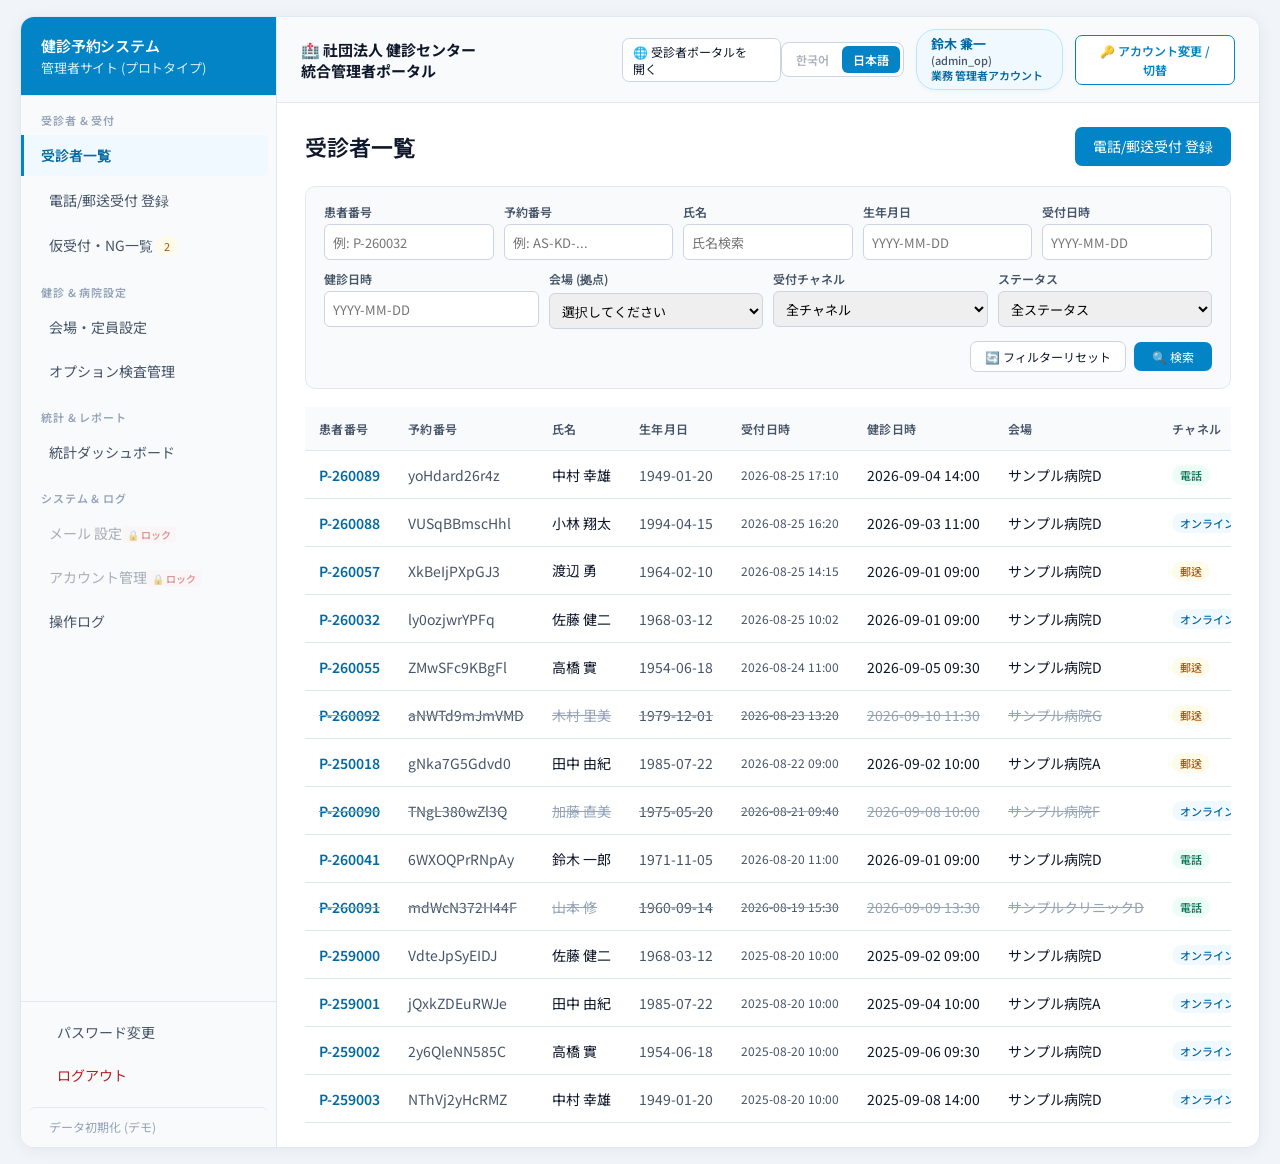
==== commit 506c8a15: "モックアップの言語切替リンク修正・404ページ追加" ====
--- a/projects/hospital/mockup/admin-prototype-ja.html
+++ b/projects/hospital/mockup/admin-prototype-ja.html
@@ -294,7 +294,7 @@
 
         <div style="display:flex; align-items:center; gap:12px;">
           <div class="langToggle">
-            <a href="./admin-prototype.html">한국어</a>
+            <a aria-disabled="true" title="ポートフォリオでは日本語版のみ公開しています（韓国語版は非公開）" style="opacity:.45; cursor:not-allowed;">한국어</a>
             <a href="./admin-prototype-ja.html" class="active">日本語</a>
           </div>
 
